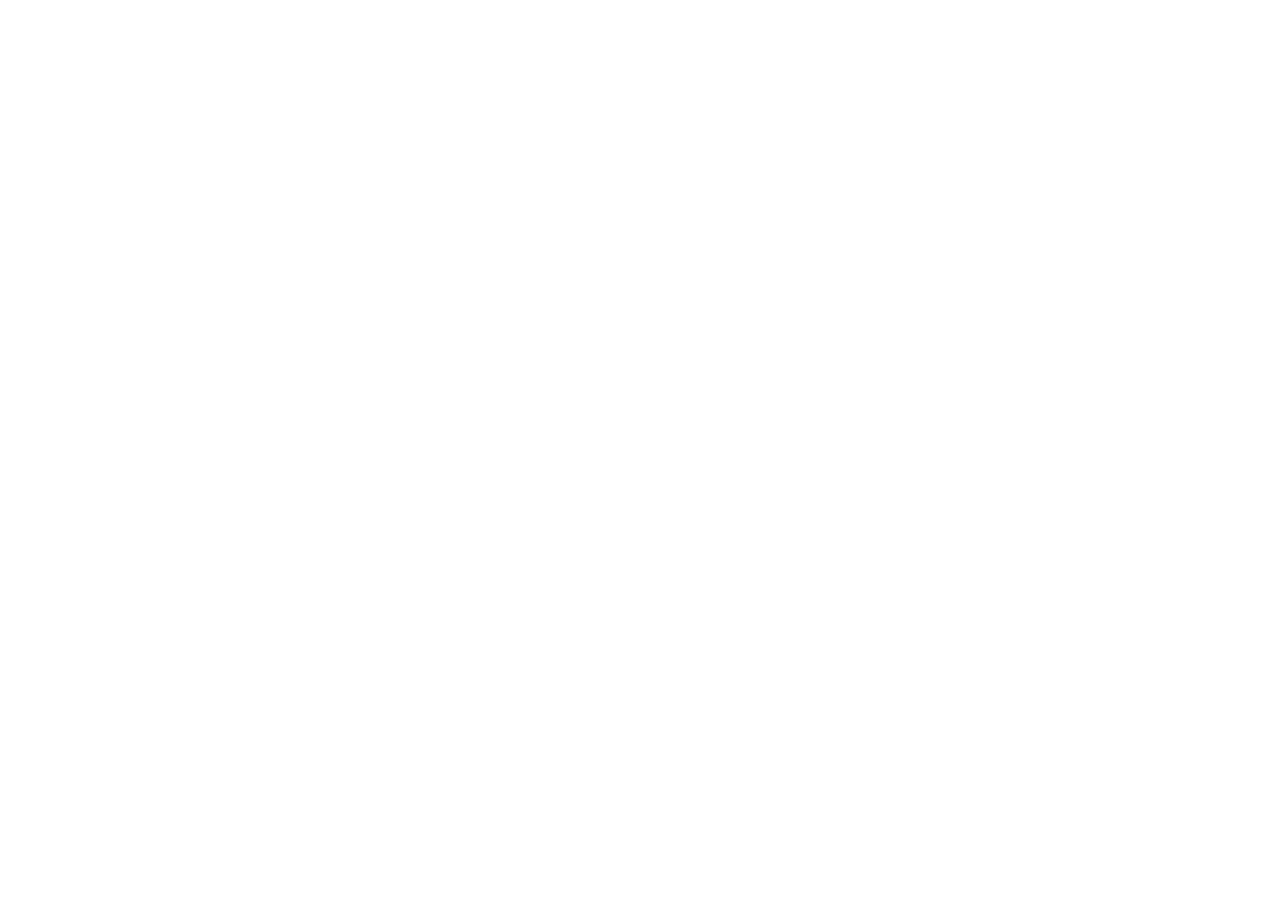
==== Sprint 4 - Landing Page/index.html @ a9225afc "Start homework with Landing page" ====
<!DOCTYPE html>
<html lang="en">
<head>
    <meta charset="UTF-8">
    <meta name="viewport" content="width=device-width, initial-scale=1.0">
    <title>Document</title>
</head>
<body>
    
</body>
</html>
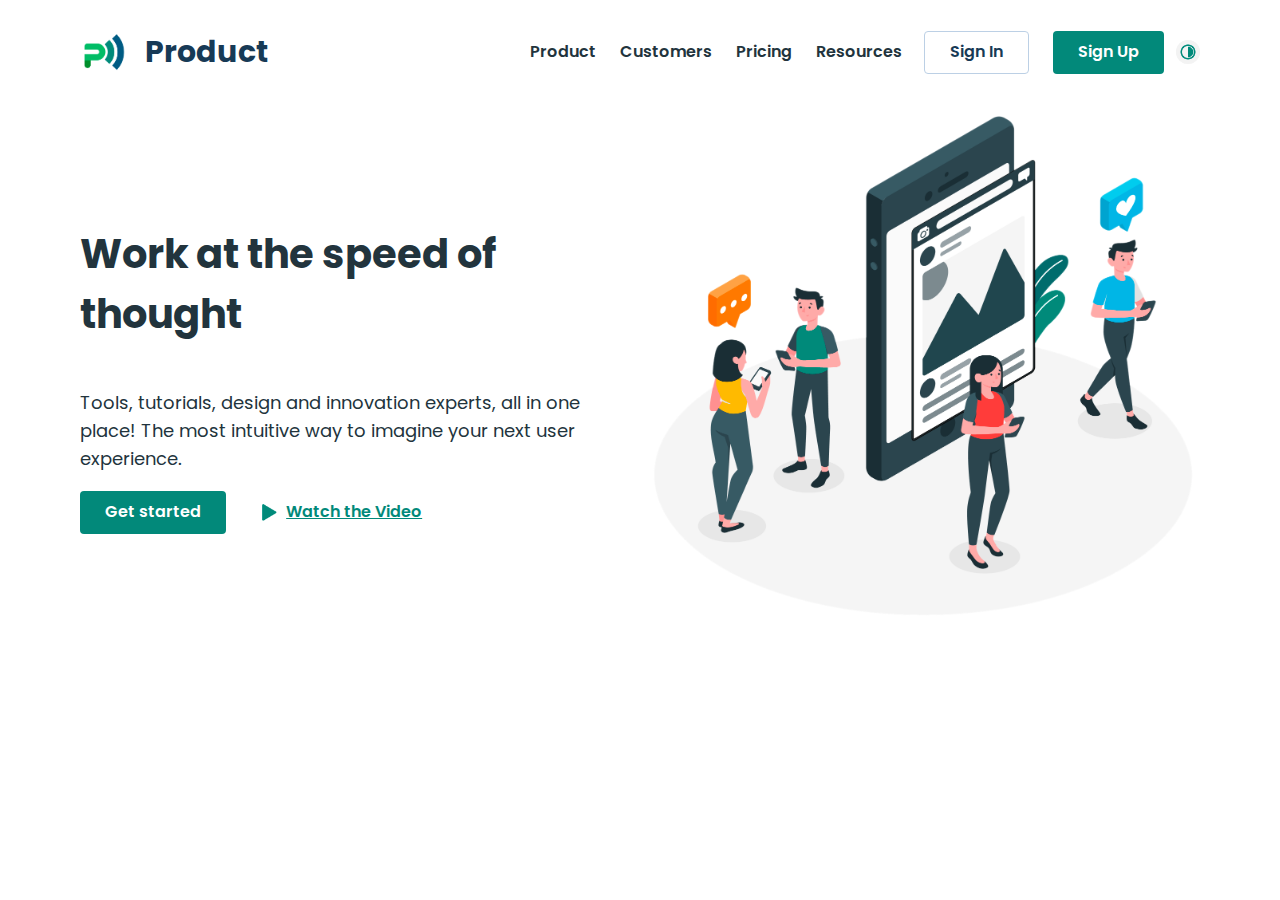
==== commit c665c71e: "updates landing page" ====
--- a/Sprint 4 - Landing Page/index.html
+++ b/Sprint 4 - Landing Page/index.html
@@ -3,9 +3,66 @@
 <head>
     <meta charset="UTF-8">
     <meta name="viewport" content="width=device-width, initial-scale=1.0">
-    <title>Document</title>
+    <link rel="preconnect" href="https://fonts.googleapis.com">
+    <link rel="preconnect" href="https://fonts.gstatic.com" crossorigin>
+    <link href="https://fonts.googleapis.com/css2?family=Poppins:ital,wght@0,100;0,200;0,300;0,400;0,500;0,600;0,700;0,800;0,900;1,100;1,200;1,300;1,400;1,500;1,600;1,700;1,800;1,900&display=swap" rel="stylesheet">
+    <link rel="stylesheet" href="style.css">
+    <title>My Product</title>
 </head>
 <body>
-    
+    <nav class="nav row">
+        <div class="content-container row nav-bar-wrapper">
+            <div class="app-logo-container row row-centered">
+                <img id="app-logo" src="images/logo P.png" alt="Logo" />
+                <h3 id="app-title">Product</h3>
+            </div>
+
+            <div class="row nav-bar-buttons-container">
+                <div class="row row-centered">
+                    <div class="nav-links-container row-centered">
+                        <a href="">Product</a>
+                        <a href="">Customers</a>
+                        <a href="">Pricing</a>
+                        <a href="">Resources</a>
+                    </div>
+                </div>
+
+                <div class="row row-centered">
+                    <button class="primary-button button-outlined buttons-nav">Sign In</button>
+                    <button class="primary-button buttons-nav">Sign Up</button>
+                    <button class="switch-theme-button">
+                        <img id="switch-theme-icon" src="images/switch-dark-mode.png" alt="">
+                    </button>
+                </div>
+            </div>
+        </div>
+    </nav>
+
+    <div class="row content-container">
+        <div class="content-left-col">
+            <h1 class="main-header">
+                Work at the speed of thought
+            </h1>
+            <p class="subtitle">Tools, tutorials, design and innovation experts, all in one place! The most intuitive way to imagine your next user experience.</p>
+            <div class="row row-centered">
+                <button class="primary-button">Get started</button>
+                <button class="button-link button-link-margin">
+                    <img id="play-icon" src="images/green-play.png" />
+                    <span>Watch the Video</span>      
+                </button>
+            </div>
+        </div>
+        <div class="content-right-col first-section-right-col"></div>
+    </div>
+    <div></div>
+    <div></div>
+    <div></div>
+    <div></div>
+    <div></div>
+    <div></div>
+    <div></div>
+    <div></div>
+    <div></div>
+    <div></div>
 </body>
 </html>--- a/Sprint 4 - Landing Page/style.css
+++ b/Sprint 4 - Landing Page/style.css
@@ -0,0 +1,160 @@
+.nav {
+    height: 80px;
+    justify-content: center;
+    align-items: center;
+}
+
+.row {
+    display: flex;
+    flex-direction: row;
+}
+
+.row-centered {
+    align-items: center;
+}
+
+.content-container {
+    max-width: 1120px;
+    justify-content: center;
+    margin: auto;
+}
+
+#app-logo {
+    height: 40px;
+    margin-right: 16px;
+}
+
+.app-logo-container {
+
+}
+
+#app-title {
+    font-family: Poppins, sans-serif;
+    font-style: normal;
+    font-weight: bold;
+    font-size: 30px;
+    line-height: 28px;
+    color: #173a56;
+}
+
+.nav-bar-wrapper {
+    width: 100%;
+    justify-content: space-between;
+}
+
+.nav-links-container > a {
+    text-decoration: none;
+    font-family: Poppins, sans-serif;
+    font-style: normal;
+    font-weight: 600;
+    font-size: 16px;
+    line-height: 28px;
+    color: #22343d;
+    margin: 0 10px;
+
+}
+
+.primary-button {
+    background: #02897A;
+    border-radius: 4px;
+    height: 43px;
+    font-family: Poppins;
+    font-style: normal;
+    font-weight: 600;
+    font-size: 16px;
+    line-height: 24px;
+    color: #ffffff;
+    border: none;
+    cursor: pointer;
+    padding: 0 25px;
+}
+
+.button-outlined {
+    background-color: #ffffff;
+    color: #173A56;
+    border: 1px solid #BCD0E5;
+}
+
+.button-link {
+    color:#02897A;
+    font-family: Poppins;
+    font-style: normal;
+    font-weight: 600;
+    font-size: 16px;
+    line-height: 24px;
+    text-decoration-line: underline;
+    background-color: transparent;
+    border: none;    
+    display: flex;
+    justify-content: center;
+    align-items: center;
+}
+
+.button-link-margin {
+    margin-left: 30px;
+}
+
+#play-icon {
+    height: 17px;
+    margin-right: 9px;
+}
+
+.buttons-nav {
+    margin: 0 12px;
+}
+
+.switch-theme-button {
+    height: 24px;
+    width: 24px;
+    border-radius: 50%;
+    background-color: #F3F3F3;
+    border: none;
+    cursor: pointer;
+    display: flex;
+    justify-content: center;
+    align-items: center;
+}
+
+#switch-theme-icon {
+    height: 24px;
+    width: 24px;
+}
+
+.nav-bar-buttons-container {
+    justify-content: flex-end;
+}
+
+.main-header {
+    font-family: Poppins;
+    font-style: normal;
+    font-weight: bold;
+    font-size: 40px;
+    line-height: 60px;
+    color: #22343D;
+}
+
+.content-left-col, .content-right-col {
+    width: 50%;
+    display: flex;
+    flex-direction: column;
+    justify-content: center;
+    align-items: flex-start;
+
+}
+
+.subtitle {
+    font-family: Poppins;
+    font-style: normal;
+    font-weight: normal;
+    font-size: 18px;
+    line-height: 28px;
+    color: #22343D;
+}
+
+.first-section-right-col {
+    background-image: url("./images/first-section-image.png");
+    height: 555px;
+    background-position: center;    
+    background-size: contain;
+    background-repeat: no-repeat;
+}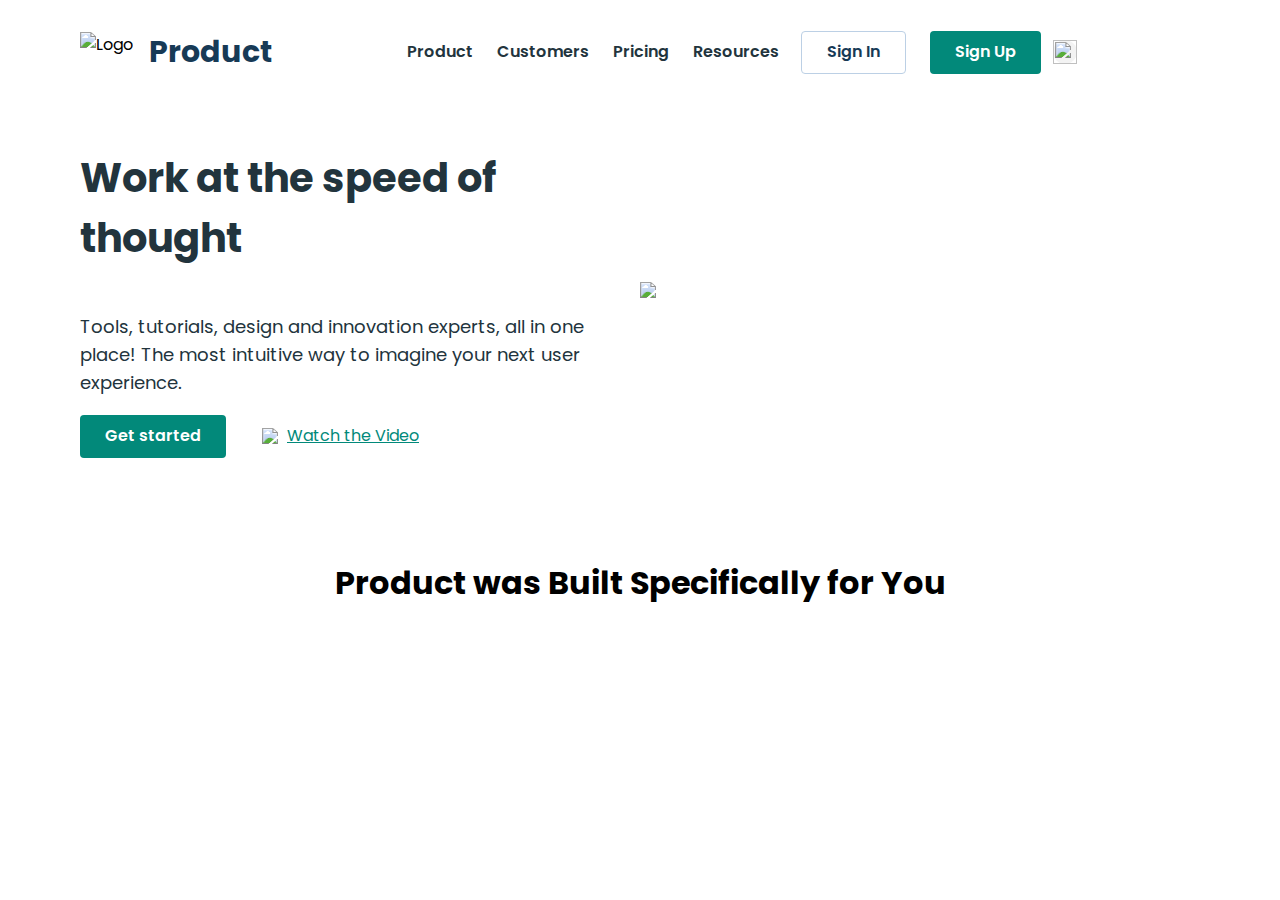
==== commit 8873156a: "update landing page" ====
--- a/Sprint 4 - Landing Page/index.html
+++ b/Sprint 4 - Landing Page/index.html
@@ -1,68 +1,90 @@
 <!DOCTYPE html>
 <html lang="en">
-<head>
-    <meta charset="UTF-8">
-    <meta name="viewport" content="width=device-width, initial-scale=1.0">
-    <link rel="preconnect" href="https://fonts.googleapis.com">
-    <link rel="preconnect" href="https://fonts.gstatic.com" crossorigin>
-    <link href="https://fonts.googleapis.com/css2?family=Poppins:ital,wght@0,100;0,200;0,300;0,400;0,500;0,600;0,700;0,800;0,900;1,100;1,200;1,300;1,400;1,500;1,600;1,700;1,800;1,900&display=swap" rel="stylesheet">
-    <link rel="stylesheet" href="style.css">
-    <title>My Product</title>
-</head>
-<body>
-    <nav class="nav row">
-        <div class="content-container row nav-bar-wrapper">
-            <div class="app-logo-container row row-centered">
-                <img id="app-logo" src="images/logo P.png" alt="Logo" />
-                <h3 id="app-title">Product</h3>
-            </div>
+    <head>
+        <meta charset="UTF-8" />
+        <meta name="viewport" content="width=device-width, initial-scale=1.0" />
+        <link rel="preconnect" href="https://fonts.googleapis.com" />
+        <link rel="preconnect" href="https://fonts.gstatic.com" crossorigin />
+        <link
+            href="https://fonts.googleapis.com/css2?family=Poppins:ital,wght@0,100;0,200;0,300;0,400;0,500;0,600;0,700;0,800;0,900;1,100;1,200;1,300;1,400;1,500;1,600;1,700;1,800;1,900&display=swap"
+            rel="stylesheet"
+        />
+        <link rel="stylesheet" href="style.css" />
+        <title>My Product</title>
+    </head>
+    <body>
+        <nav class="nav row">
+            <input type="checkbox" id="menu-colapse" />
 
-            <div class="row nav-bar-buttons-container">
-                <div class="row row-centered">
+            <div class="content-container row nav-bar-wrapper">
+                <div class="app-logo-container row row-centered">
+                    <img id="app-logo" src="images/logo P.png" alt="Logo" />
+                    <h3 id="app-title">Product</h3>
+                </div>
+
+                <div class="row row-centered nav-bar-buttons-container">
                     <div class="nav-links-container row-centered">
                         <a href="">Product</a>
                         <a href="">Customers</a>
                         <a href="">Pricing</a>
                         <a href="">Resources</a>
                     </div>
+
+                    <div class="row row-centered action-buttons-wrapper">
+                        <button class="primary-button button-outlined buttons-nav">Sign In</button>
+                        <button class="primary-button buttons-nav">Sign Up</button>
+                        <button class="switch-theme-button">
+                            <img
+                                id="switch-theme-icon"
+                                src="images/switch-dark-mode.png"
+                                alt=""
+                            />
+                        </button>
+                    </div>
                 </div>
 
                 <div class="row row-centered">
-                    <button class="primary-button button-outlined buttons-nav">Sign In</button>
-                    <button class="primary-button buttons-nav">Sign Up</button>
-                    <button class="switch-theme-button">
-                        <img id="switch-theme-icon" src="images/switch-dark-mode.png" alt="">
+                    <label for="menu-colapse">
+                        <img id="menu-icon" src="./images/menu.png" />
+                    </label>
+                </div>
+            </div>
+        </nav>
+
+        <div class="row content-container section-2-col">
+            <div class="content-left-col section-2-col-item">
+                <h1 class="main-header">Work at the speed of thought</h1>
+                <p class="subtitle">
+                    Tools, tutorials, design and innovation experts, all in one
+                    place! The most intuitive way to imagine your next user
+                    experience.
+                </p>
+                <div class="row row-centered">
+                    <button class="primary-button">Get started</button>
+                    <button class="button-link button-link-margin">
+                        <img id="play-icon" src="images/green-play.png" />
+                        <span>Watch the Video</span>
                     </button>
                 </div>
             </div>
-        </div>
-    </nav>
 
-    <div class="row content-container">
-        <div class="content-left-col">
-            <h1 class="main-header">
-                Work at the speed of thought
-            </h1>
-            <p class="subtitle">Tools, tutorials, design and innovation experts, all in one place! The most intuitive way to imagine your next user experience.</p>
-            <div class="row row-centered">
-                <button class="primary-button">Get started</button>
-                <button class="button-link button-link-margin">
-                    <img id="play-icon" src="images/green-play.png" />
-                    <span>Watch the Video</span>      
-                </button>
+            <div class="content-right-col section-2-col-item">
+                <img class="first-section-right-col" src="./images/first-section-image.png" />
             </div>
         </div>
-        <div class="content-right-col first-section-right-col"></div>
-    </div>
-    <div></div>
-    <div></div>
-    <div></div>
-    <div></div>
-    <div></div>
-    <div></div>
-    <div></div>
-    <div></div>
-    <div></div>
-    <div></div>
-</body>
-</html>+
+        <div class="content-container section-3-row">
+            <h2>Product was Built Specifically for You</h2>
+        </div>
+        
+        <div></div>
+        <div></div>
+        <div></div>
+        <div></div>
+        <div></div>
+        <div></div>
+        <div></div>
+        <div></div>
+        <div></div>
+    </body>
+</html>
--- a/Sprint 4 - Landing Page/style.css
+++ b/Sprint 4 - Landing Page/style.css
@@ -1,7 +1,27 @@
+* {
+    font-family: Poppins, sans-serif;
+    font-style: normal;
+    text-decoration: none;
+    font-weight: normal;
+}
+
 .nav {
-    height: 80px;
-    justify-content: center;
-    align-items: center;
+    justify-content: center;
+    align-items: center;
+}
+
+body > div {
+    margin: 75px auto;
+}
+
+body > div:nth-child(2) {
+    margin-bottom: 75px;
+    margin-top: 25px;
+}
+
+body > div:last-child {
+    margin-top: 75px;
+    margin-bottom: 0;
 }
 
 .row {
@@ -16,7 +36,8 @@
 .content-container {
     max-width: 1120px;
     justify-content: center;
-    margin: auto;
+    /* margin: auto; */
+    padding: 0 20px;
 }
 
 #app-logo {
@@ -24,15 +45,13 @@
     margin-right: 16px;
 }
 
-.app-logo-container {
-
-}
+/* .app-logo-container {
+
+} */
 
 #app-title {
-    font-family: Poppins, sans-serif;
-    font-style: normal;
     font-weight: bold;
-    font-size: 30px;
+    font-size: 1.88em;
     line-height: 28px;
     color: #173a56;
 }
@@ -43,11 +62,8 @@
 }
 
 .nav-links-container > a {
-    text-decoration: none;
-    font-family: Poppins, sans-serif;
-    font-style: normal;
     font-weight: 600;
-    font-size: 16px;
+    font-size: 1em;
     line-height: 28px;
     color: #22343d;
     margin: 0 10px;
@@ -58,15 +74,14 @@
     background: #02897A;
     border-radius: 4px;
     height: 43px;
-    font-family: Poppins;
-    font-style: normal;
     font-weight: 600;
-    font-size: 16px;
+    font-size: 1em;
     line-height: 24px;
     color: #ffffff;
     border: none;
     cursor: pointer;
     padding: 0 25px;
+    white-space: pre;
 }
 
 .button-outlined {
@@ -77,10 +92,8 @@
 
 .button-link {
     color:#02897A;
-    font-family: Poppins;
-    font-style: normal;
     font-weight: 600;
-    font-size: 16px;
+    font-size: 1em;
     line-height: 24px;
     text-decoration-line: underline;
     background-color: transparent;
@@ -88,6 +101,7 @@
     display: flex;
     justify-content: center;
     align-items: center;
+    white-space: pre;
 }
 
 .button-link-margin {
@@ -125,10 +139,8 @@
 }
 
 .main-header {
-    font-family: Poppins;
-    font-style: normal;
     font-weight: bold;
-    font-size: 40px;
+    font-size: 2.5em;
     line-height: 60px;
     color: #22343D;
 }
@@ -143,18 +155,106 @@
 }
 
 .subtitle {
-    font-family: Poppins;
-    font-style: normal;
-    font-weight: normal;
-    font-size: 18px;
+    font-size: 1.13em;
     line-height: 28px;
     color: #22343D;
 }
 
 .first-section-right-col {
-    background-image: url("./images/first-section-image.png");
-    height: 555px;
-    background-position: center;    
-    background-size: contain;
-    background-repeat: no-repeat;
+   width: 100%;
+   height: auto;
+   pointer-events: none;
+}
+
+#menu-icon {
+    width: 28px;
+    height: 31px;
+    display: none;
+    cursor: pointer;
+}
+
+#menu-colapse {
+    display: none;
+}
+
+.section-3-row {
+    display: flex;
+    flex-direction: column-reverse;
+    justify-content: flex-start;
+    align-items: center;
+}
+
+.section-3-row > h2 {
+    font-weight: 700;
+    font-size: 2em;
+    line-height: 48px;
+    text-align: center;
+
+}
+
+@media screen and (max-width: 900px) {
+    #menu-icon {
+        display: flex;
+    }
+    
+    .nav-bar-wrapper > .nav-bar-buttons-container {
+        position: absolute;
+        width: 100%;
+        top: 80px;
+        left: 0;
+        right: 0;
+        flex-direction: column;
+        background-color: #FFFFFF;
+        box-shadow: 3px 2px 3px rgba(0, 0, 0, 0.25);
+        border-radius: 10px;
+        overflow-y: hidden;
+        transition: all 0.3s ease-in-out;
+    }
+    
+    .nav-bar-buttons-container > .nav-links-container > a {
+        display: block;
+        width: 100%;
+        padding: 5px 0;
+    }
+
+    .nav-bar-buttons-container > .action-buttons-wrapper {
+        padding: 10px 0;
+        flex-direction: column;
+    }
+
+    .nav-bar-buttons-container > .action-buttons-wrapper > button {
+        margin: 5px 0;
+    }
+
+    .nav-bar-buttons-container > .nav-links-container > a:hover {
+        text-decoration: underline;
+    }
+
+   .nav > #menu-colapse:not(:checked) ~ .nav-bar-wrapper > .nav-bar-buttons-container {
+        height: 0;     
+    }
+
+    .nav > #menu-colapse:checked ~ .nav-bar-wrapper > .nav-bar-buttons-container {
+        max-height: 100vh;
+        height: auto;
+        padding: 20px 10px;    
+    }
+}
+
+@media screen and (max-width: 600px) {
+
+    .section-2-col {
+        flex-direction: column-reverse;
+        align-items: center;
+        justify-content: flex-start;
+    }
+
+    .section-2-col-item {
+        display: flex;
+        width: 100%;
+        align-items: center;
+        justify-content: flex-start;
+        text-align: center;
+    }
+
 }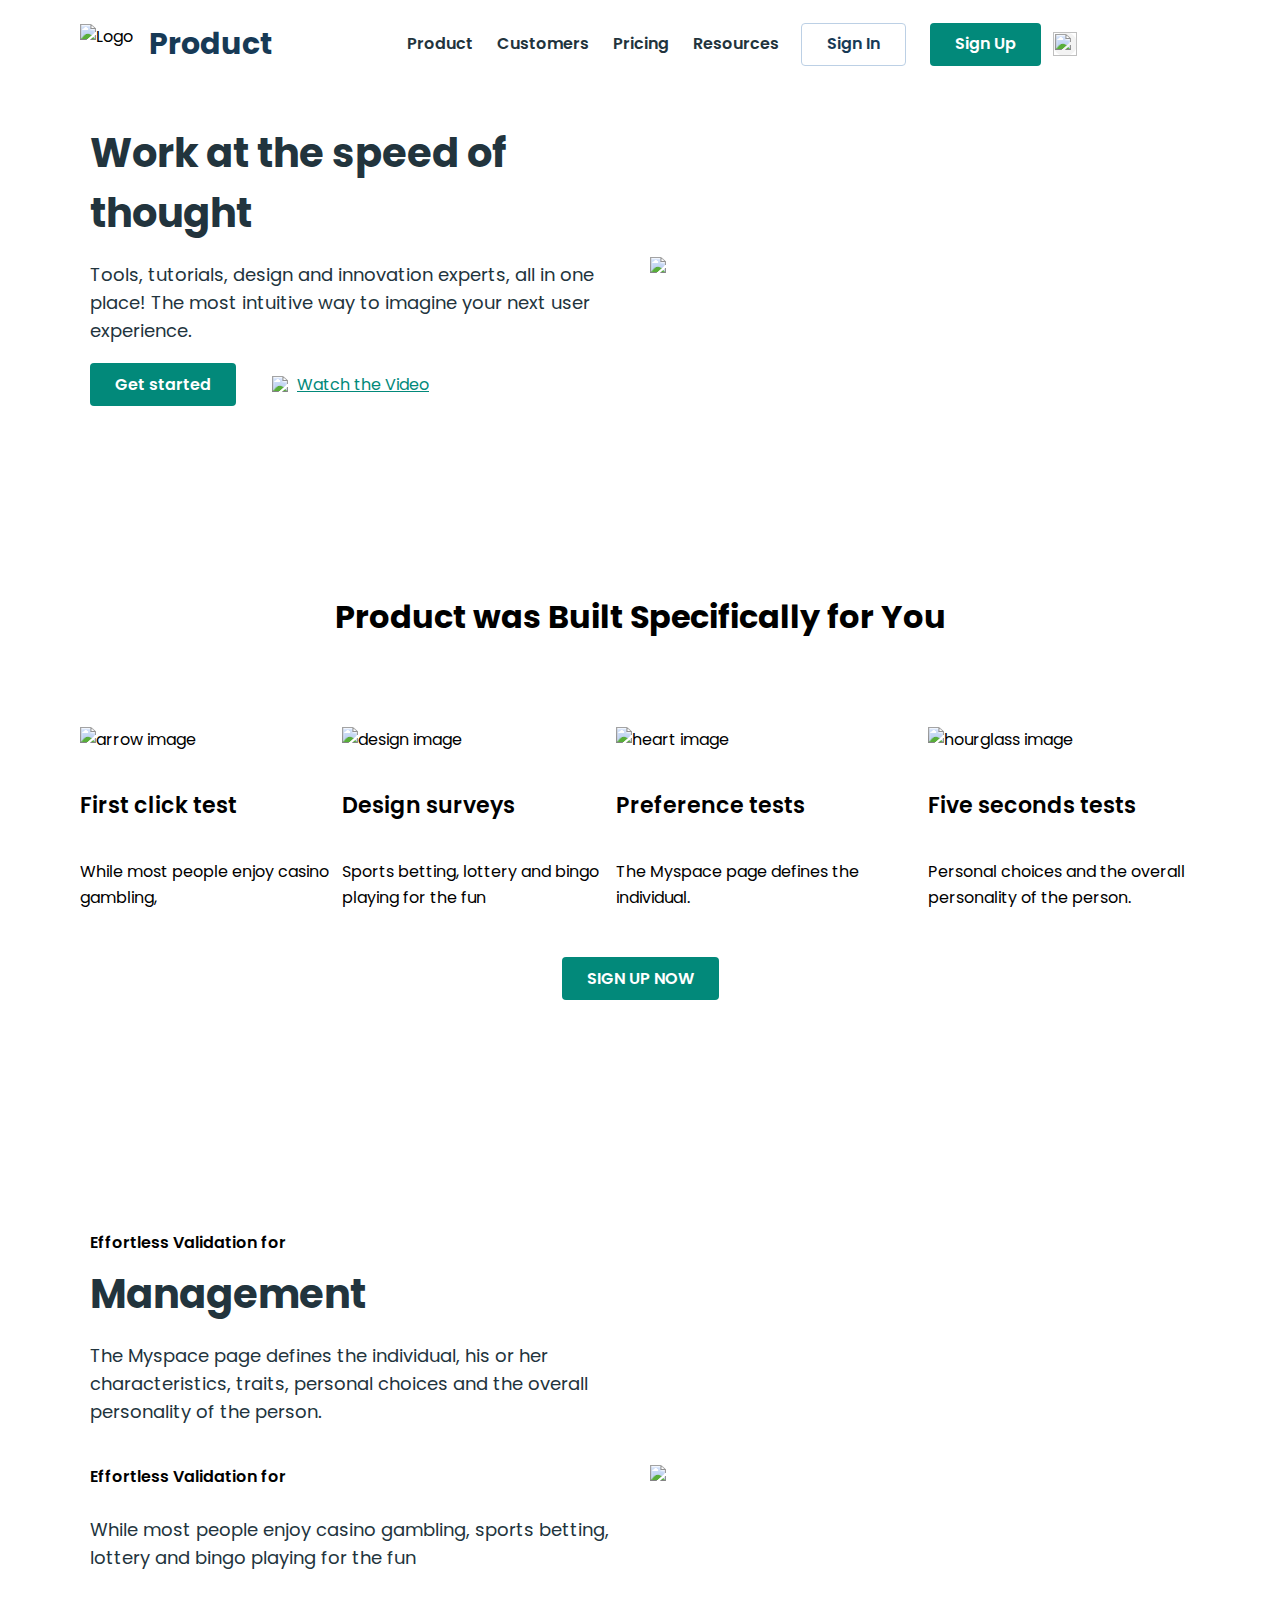
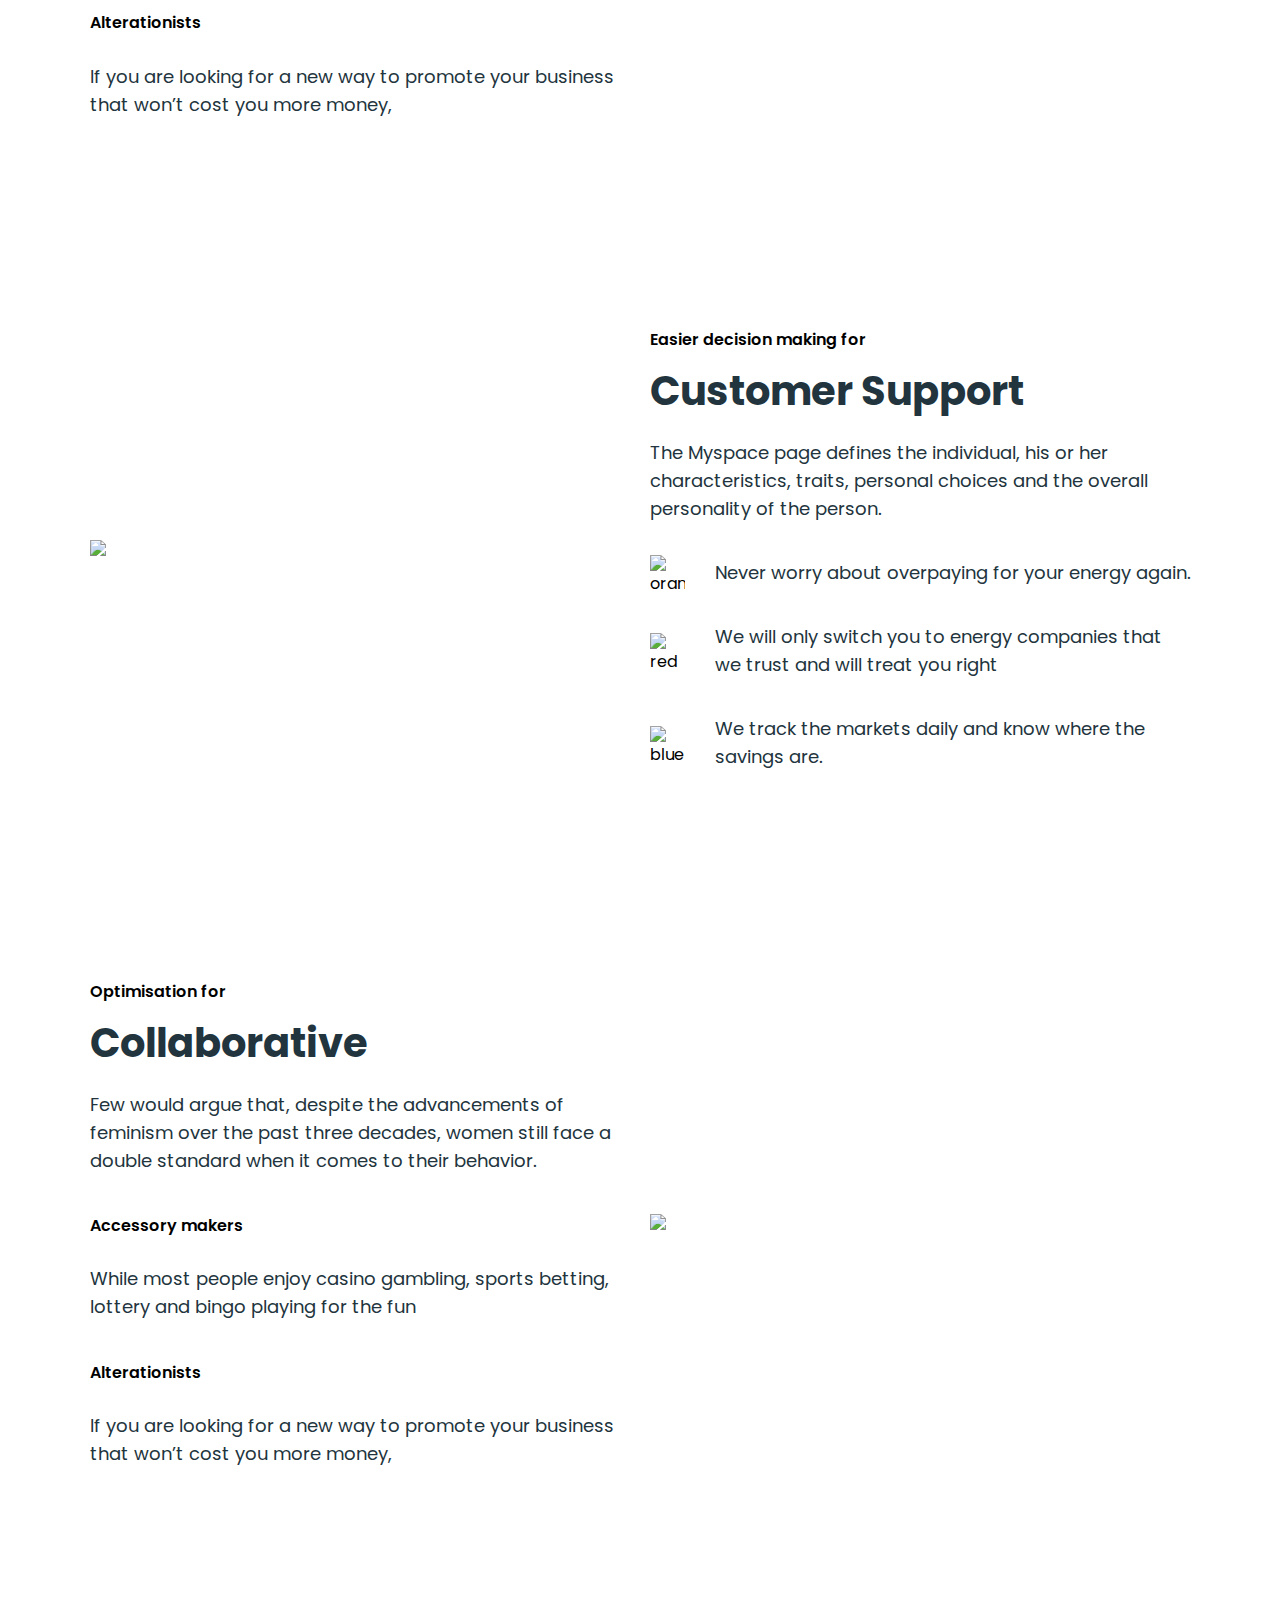
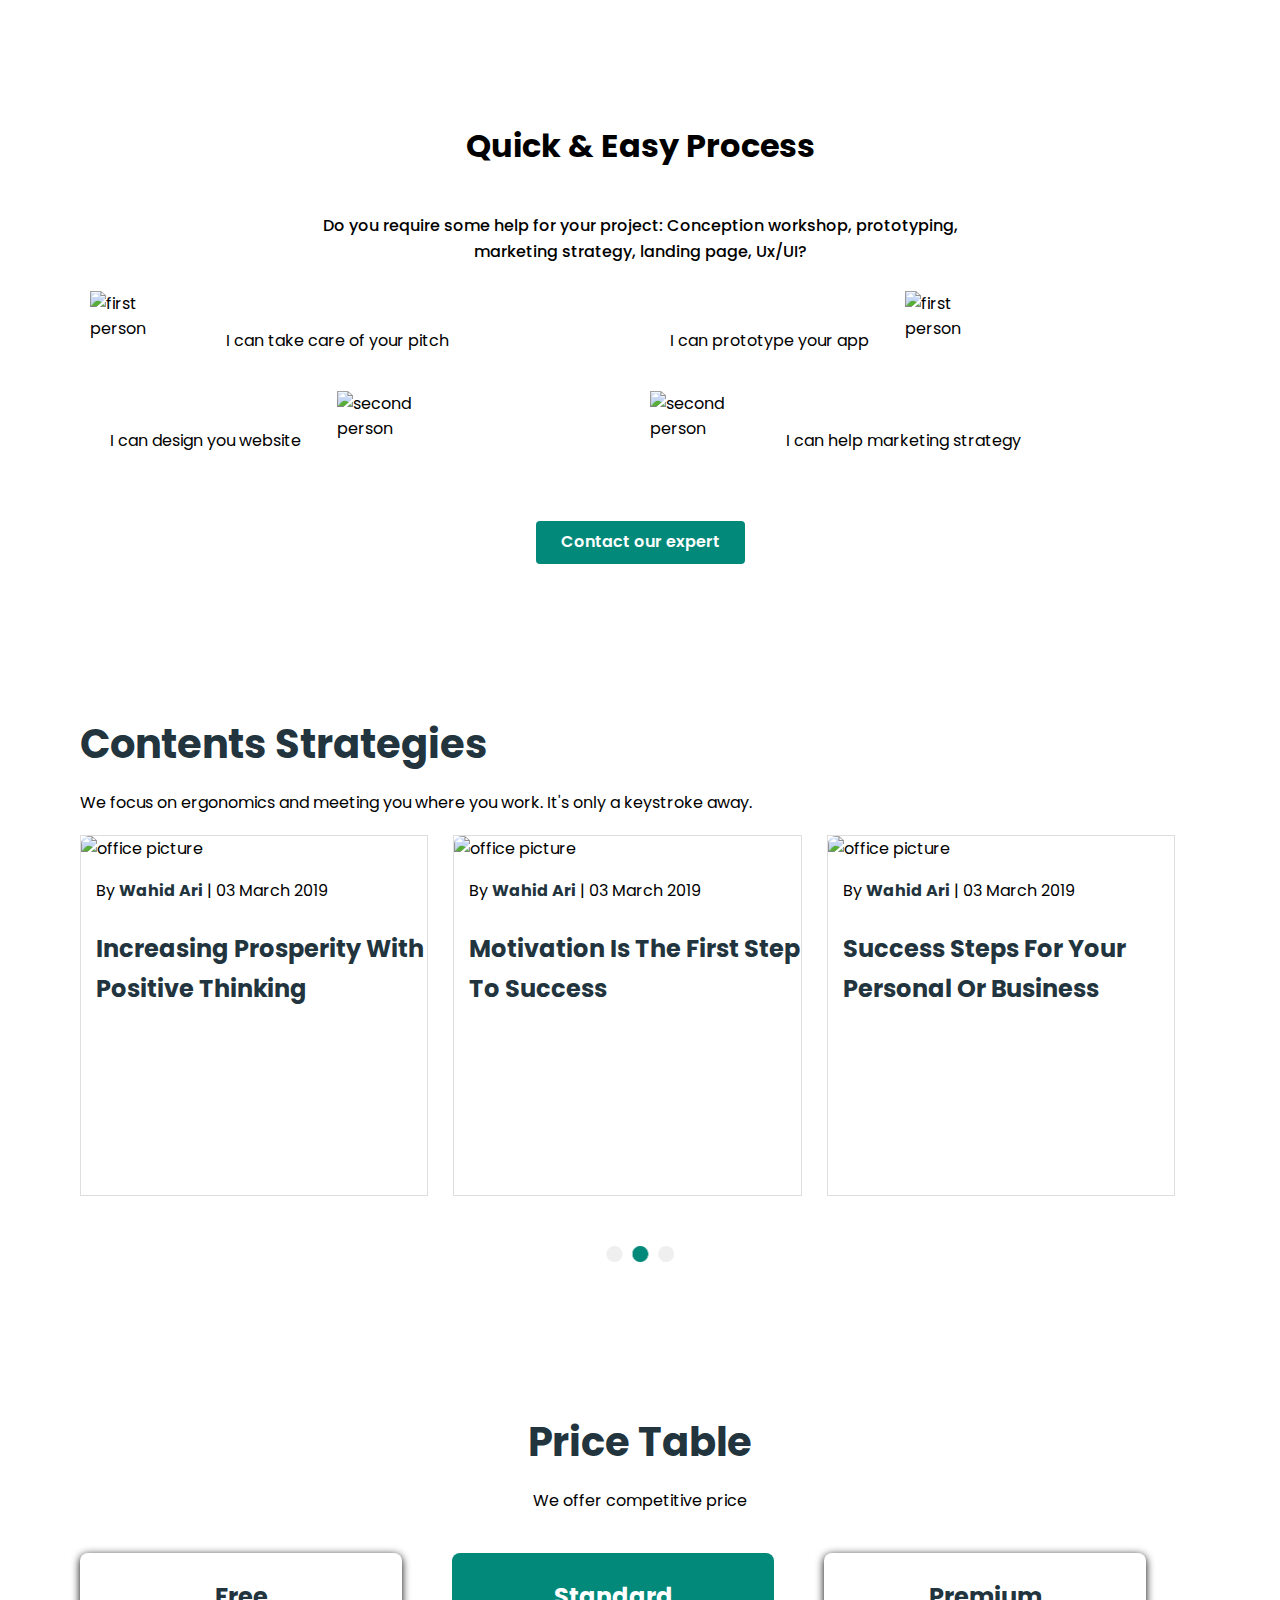
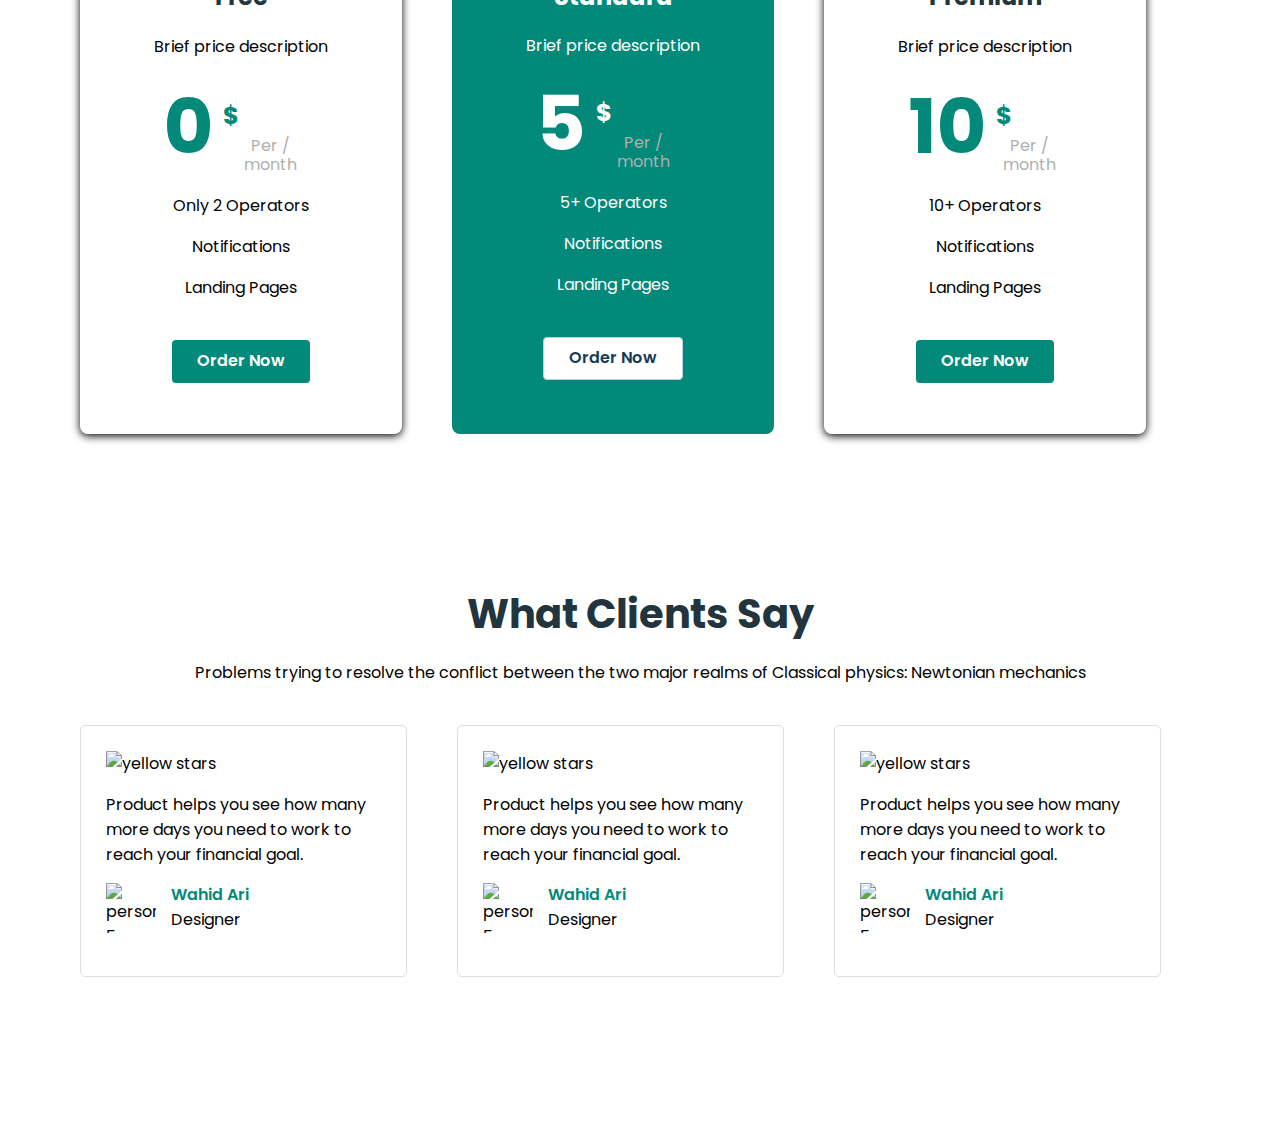
==== commit 71fb9fd6: "update landing page" ====
--- a/Sprint 4 - Landing Page/index.html
+++ b/Sprint 4 - Landing Page/index.html
@@ -13,6 +13,7 @@
         <title>My Product</title>
     </head>
     <body>
+        <!-- Section 1 -->
         <nav class="nav row">
             <input type="checkbox" id="menu-colapse" />
 
@@ -51,6 +52,7 @@
             </div>
         </nav>
 
+        <!-- Section 2 -->
         <div class="row content-container section-2-col">
             <div class="content-left-col section-2-col-item">
                 <h1 class="main-header">Work at the speed of thought</h1>
@@ -73,17 +75,288 @@
             </div>
         </div>
 
-        <div class="content-container section-3-row">
-            <h2>Product was Built Specifically for You</h2>
+        <!-- Section 3 -->
+        <div class="section-background">
+            <div class="content-container section-3-row">
+                <h2>Product was Built Specifically for You</h2>
+                <div class="section-row-4-cols">
+                    <div class="section-row-4-cols-item-1">
+                        <img class="section-3-icon" src="./images/second-section-1.png" alt="arrow image">
+                        <h5>First click test</h5>
+                        <p>While most people enjoy casino gambling,</p>
+                    </div>
+                    <div class="section-row-4-cols-item-2">
+                        <img class="section-3-icon" src="./images/second-section-2.png" alt="design image">
+                        <h5>Design surveys</h5>
+                        <p>Sports betting, lottery and bingo playing for the fun</p>
+                    </div>
+                    <div class="section-row-4-cols-item-3">
+                        <img class="section-3-icon" src="./images/second-section-3.png" alt="heart image">
+                        <h5>Preference tests</h5>
+                        <p>The Myspace page defines the individual.</p>
+                    </div>
+                    <div class="section-row-4-cols-item-4">
+                        <img class="section-3-icon" src="./images/second-section-4.png" alt="hourglass image">
+                        <h5>Five seconds tests</h5>
+                        <p>Personal choices and the overall personality of the person.</p>
+                    </div>
+                </div>
+                <button class="primary-button buttons-nav">SIGN UP NOW</button>
+            </div>
         </div>
         
-        <div></div>
-        <div></div>
-        <div></div>
-        <div></div>
-        <div></div>
-        <div></div>
-        <div></div>
+        <!-- Section 4 -->
+        <div class="row content-container section-2-col">
+            <div class="content-left-col section-2-col-item section-4-col-item">
+                <h5>Effortless Validation for</h5>
+                <h2 class="main-header">Management</h2>
+                <p class="subtitle">The Myspace page defines the individual, his or her characteristics, traits, personal choices and the overall personality of the person.</p>
+                
+                <h5>Effortless Validation for</h5>
+                <p class="subtitle">While most people enjoy casino gambling, sports betting, lottery and bingo playing for the fun</p>
+                
+                <h5>Alterationists</h5>
+                <p class="subtitle">If you are looking for a new way to promote your business that won’t cost you more money,</p>
+            </div>
+
+            <div class="content-right-col section-2-col-item">
+                <img class="first-section-right-col" src="./images/folders-image.png" />
+            </div>
+        </div>
+
+        <!-- Section 5 -->
+        <div class="row content-container section-2-col section-5-col-item">
+            <div class="content-right-col section-2-col-item">
+                <img class="first-section-right-col" src="./images/laptop-image.png" />
+            </div>
+            
+            <div class="content-left-col section-2-col-item section-4-col-item">
+                <h5>Easier decision making for</h5>
+                <h2 class="main-header">Customer Support</h2>
+                <p class="subtitle">The Myspace page defines the individual, his or her characteristics, traits, personal choices and the overall personality of the person.</p>
+                <div class="row row-centered">
+                    <img class="icon-check" src="./images/orange-checkbox.png" alt="orange checkbox">
+                    <p class="subtitle">Never worry about overpaying for your energy again.</p>
+                </div>
+
+                <div class="row row-centered">
+                    <img class="icon-check" src="./images/red-checkbox.png" alt="red checkbox">
+                    <p class="subtitle">We will only switch you to energy companies that we trust and will treat you right</p>
+                </div>
+                <div class="row row-centered">
+                    <img class="icon-check" src="./images/blue-checkbox.png" alt="blue checkbox">
+                    <p class="subtitle">We track the markets daily and know where the savings are.</p>
+                </div>
+            </div>
+        </div>
+
+        <!-- Section 6 -->
+        <div class="row content-container section-2-col">
+            <div class="content-left-col section-2-col-item section-4-col-item">
+                <h5>Optimisation for</h5>
+                <h2 class="main-header">Collaborative</h2>
+                <p class="subtitle">Few would argue that, despite the advancements of feminism over the past three decades, women still face a double standard when it comes to their behavior.</p>
+                
+                <h5>Accessory makers</h5>
+                <p class="subtitle">While most people enjoy casino gambling, sports betting, lottery and bingo playing for the fun</p>
+                
+                <h5>Alterationists</h5>
+                <p class="subtitle">If you are looking for a new way to promote your business that won’t cost you more money,</p>
+            </div>
+
+            <div class="content-right-col section-2-col-item">
+                <img class="first-section-right-col" src="./images/tablets.png" />
+            </div>
+        </div>
+
+        <!-- Section 7 -->
+        <div class="section-background-reverse">
+            <div class="content-container section-3-row">
+                <h2>Quick & Easy Process</h2>
+                <p>Do you require some help for your project: Conception workshop,
+                    prototyping, marketing strategy, landing page, Ux/UI?</p>
+                <div class="row chat-box-container">
+                    <div class="content-left-col section-2-col-item">                  
+                            <div class="row row-centered chat-box-wrappeer-left">
+                                <img class="avatar-icon" src="./images/person1.png" alt="first person">
+                                <div class="chat-box chat-box-left">
+                                    <p>I can take care of your pitch</p>
+                                </div>
+                            </div>
+
+                            <div class="row row-centered chat-box-wrappeer-right">
+                                <img class="avatar-icon" src="./images/person2.png" alt="second person">
+                                <div class="chat-box chat-box-right">
+                                    <p>I can design you website</p>
+                                </div>
+                            </div>                  
+                    </div>
+
+                    <div class="content-left-col section-2-col-item">                  
+                        <div class="row row-centered chat-box-wrappeer-right">
+                            <img class="avatar-icon" src="./images/person4.png" alt="first person">
+                            <div class="chat-box chat-box-right">
+                                <p>I can prototype your app</p>
+                            </div>
+                        </div>
+
+                        <div class="row row-centered">
+                            <img class="avatar-icon" src="./images/person3.png" alt="second person">
+                            <div class="chat-box chat-box-left">
+                                <p>I can help marketing strategy</p>
+                            </div>
+                        </div>       
+                    </div>
+                </div>
+                <button class="primary-button buttons-nav margin-top-20">Contact our expert</button>
+            </div>
+        </div>
+
+        <!-- Section 8 -->
+        <div class="content-container">
+            <h2 class="main-header">Contents Strategies</h2>
+            <p>We focus on ergonomics and meeting you where you work. It's only a keystroke away.</p>
+            <div class="row chat-box-container margin-top-20">
+                <div class="section-8-boxes">
+                    <img class="section-8-image" src="./images/office.png" alt="office picture">
+                    <div class="box-section-8">
+                        <p>By <span class="box-span">Wahid Ari</span> |  03 March 2019</p>
+                        <h3>Increasing Prosperity With Positive Thinking</h3>
+                    </div>
+                </div>
+                
+                <div class="section-8-boxes">
+                    <img class="section-8-image" src="./images/office2.png" alt="office picture">
+                    <div class="box-section-8">
+                        <p>By <span class="box-span">Wahid Ari</span> |  03 March 2019</p>
+                        <h3>Motivation Is The First Step To Success</h3>
+                    </div>
+                </div>
+
+                <div class="section-8-boxes">
+                    <img class="section-8-image" src="./images/office3.png" alt="office picture">
+                    <div class="box-section-8">
+                        <p>By <span class="box-span">Wahid Ari</span> |  03 March 2019</p>
+                        <h3>Success Steps For Your Personal Or Business</h3>
+                    </div>
+                </div>
+            </div>
+            <img id="tree-dots" src="./images/carosolt.png" alt="tree dots">
+        </div>
+
+
+
+        <!-- Section 9 -->
+        <div class="content-container section-9-text">
+            <h2 class="main-header">Price Table</h2>
+            <p class="margin-bottom-40">We offer competitive price</p>
+            <div class="row chat-box-container">
+                <div class="box-section-8 price-card">
+                    <h3>Free</h3>
+                    <p>Brief price description</p>
+                    <div class="price-per-month">
+                        <p>0</p>
+                        <div>
+                            <p class="money-simbol-green">$</p>
+                            <p class="per-month">Per / month</p>
+                        </div>   
+                    </div>
+                    <div class="price-info">
+                        <p>Only 2 Operators</p>
+                        <p>Notifications</p>
+                        <p>Landing Pages</p>
+                    </div>
+                    <button class="primary-button">Order Now</button>
+                </div>
+                
+                <div class=" price-card price-card-green money-simbol-white">
+                    <h3 class="h3-price-card">Standard</h3>
+                    <p>Brief price description</p>
+                    <div class="price-per-month">
+                        <p class="money-simbol-white">5</p>
+                        <div>
+                            <p class="money-simbol-green money-simbol-white">$</p>
+                            <p class="per-month">Per / month</p>
+                        </div>   
+                    </div>
+                    <div class="price-info">
+                        <p>5+ Operators</p>
+                        <p>Notifications</p>
+                        <p>Landing Pages</p>
+                    </div>
+                    <button class="primary-button button-outlined">Order Now</button>
+                </div>
+
+                <div class="box-section-8 price-card margin-right-0">
+                    <h3>Premium</h3>
+                    <p>Brief price description</p>
+                    <div class="price-per-month">
+                        <p>10</p>
+                        <div>
+                            <p class="money-simbol-green">$</p>
+                            <p class="per-month">Per / month</p>
+                        </div>   
+                    </div>
+                    <div class="price-info">
+                        <p>10+ Operators</p>
+                        <p>Notifications</p>
+                        <p>Landing Pages</p>
+                    </div>
+                    <button class="primary-button">Order Now</button>
+                </div>
+            </div>
+        </div>
+
+        <!-- Section 10 -->
+        <div class="content-container section-9-text">
+            <h2 class="main-header">What Clients Say</h2>
+            <p class="margin-bottom-40">Problems trying to resolve the conflict between 
+                the two major realms of Classical physics: Newtonian mechanics </p>
+            <div class="row chat-box-container">
+                <div class="box-section-10 margin-right-25">
+                    <img src="./images/yellow-stars.png" alt="yellow stars">
+                    <p>Product helps you see how many 
+                        more days you need to work to 
+                        reach your financial goal.</p>
+                    <div class="client-info">
+                        <img class="card-small-img" src="./images/person5.png" alt="person 5">
+                        <div>
+                            <p class="name-title margin-top-0 margin-bottom-0">Wahid Ari</p>
+                            <p class="margin-top-0">Designer</p>
+                        </div>   
+                    </div>
+                </div>
+                
+                <div class="box-section-10 margin-left-25 margin-right-25">
+                    <img src="./images/yellow-stars.png" alt="yellow stars">
+                    <p>Product helps you see how many 
+                        more days you need to work to 
+                        reach your financial goal.</p>
+                    <div class="client-info">
+                        <img class="card-small-img" src="./images/person6.png" alt="person 5">
+                        <div>
+                            <p class="name-title margin-top-0 margin-bottom-0">Wahid Ari</p>
+                            <p class="margin-top-0">Designer</p>
+                        </div>   
+                    </div>
+                </div>
+
+                <div class="box-section-10 margin-left-25">
+                    <img src="./images/yellow-stars.png" alt="yellow stars">
+                    <p>Product helps you see how many 
+                        more days you need to work to 
+                        reach your financial goal.</p>
+                    <div class="client-info">
+                        <img class="card-small-img" src="./images/person3.png" alt="person 5">
+                        <div>
+                            <p class="name-title margin-top-0 margin-bottom-0">Wahid Ari</p>
+                            <p class="margin-top-0">Designer</p>
+                        </div>   
+                    </div>
+                </div>
+            </div>
+        </div>
+
         <div></div>
         <div></div>
     </body>
--- a/Sprint 4 - Landing Page/style.css
+++ b/Sprint 4 - Landing Page/style.css
@@ -10,12 +10,15 @@
     align-items: center;
 }
 
+body {
+    margin: 0;
+}
+
 body > div {
-    margin: 75px auto;
+    margin: 150px auto;
 }
 
 body > div:nth-child(2) {
-    margin-bottom: 75px;
     margin-top: 25px;
 }
 
@@ -44,10 +47,6 @@
     height: 40px;
     margin-right: 16px;
 }
-
-/* .app-logo-container {
-
-} */
 
 #app-title {
     font-weight: bold;
@@ -143,6 +142,7 @@
     font-size: 2.5em;
     line-height: 60px;
     color: #22343D;
+    margin: 0;
 }
 
 .content-left-col, .content-right-col {
@@ -179,9 +179,29 @@
 
 .section-3-row {
     display: flex;
-    flex-direction: column-reverse;
+    flex-direction: column;
     justify-content: flex-start;
     align-items: center;
+    margin: auto;
+   
+}
+
+.section-background {
+    background-image: url("./images/moon-shadow.png");
+    background-size: cover;
+    background-repeat: no-repeat;
+    background-position: bottom;
+    overflow: visible;
+    padding-bottom: 50px;
+}
+
+.section-background-reverse {
+    background-image: url("./images/shadow-moon.png");
+    padding-top: 50px;
+    background-position: top;
+    background-size: cover;
+    background-repeat: no-repeat;
+    overflow: visible;
 }
 
 .section-3-row > h2 {
@@ -189,7 +209,313 @@
     font-size: 2em;
     line-height: 48px;
     text-align: center;
-
+}
+
+.section-3-row > p {
+    font-size: 1em;
+    font-weight: 500;
+    line-height: 26px;
+    text-align: center;
+    width: 60%;
+}
+
+.section-row-4-cols {
+    display: grid;
+    grid-template-areas: 'grid-col-1 grid-col-2 grid-col-3 grid-col-4';
+    gap: 10px;
+}
+
+.section-row-4-cols-item-1 {
+    grid-area: grid-col-1;
+}
+
+.section-row-4-cols-item-2 {
+    grid-area: grid-col-2;
+}
+
+.section-row-4-cols-item-3 {
+    grid-area: grid-col-3;
+}
+
+.section-row-4-cols-item-4 {
+    grid-area: grid-col-4;
+}
+
+.section-row-4-cols h5 {
+    font-size: 1.38em;
+    font-weight: 600;
+    line-height: 33px;
+}
+
+.section-row-4-cols p {
+    font-size: 1em;
+    line-height: 26px;
+}
+
+.section-3-icon {
+    height: 50px;
+    width: 50px;
+}
+
+.section-row-4-cols > div {
+    margin-top: 60px;
+    margin-bottom: 30px;
+}
+
+.section-2-col-item > h5 {
+    font-weight: 600;
+    font-size: 1em;
+    line-height: 26px;
+    text-align: center;
+    margin: 20px 0 8px 0;
+}
+
+.section-2-col-item {
+    padding: 10px;
+}
+.section-2-col-item > h2 {
+    margin: 0;
+}
+
+.icon-check {
+    width: 35px;
+    height: 35px;
+    margin-right: 30px;
+}
+
+.avatar-icon {
+    height: 100px;
+    width: 100px;
+}
+
+.chat-box {
+    background-size: contain;
+    background-position-y: center;
+    background-repeat: no-repeat;
+    width: auto;
+    text-align: center;
+    padding: 10px;
+    overflow: visible;
+}
+
+.chat-box-left {
+    background-image: url("./images/chat-box-left.png");
+    margin-left: 16px;
+}
+
+.chat-box-right {
+    background-image: url("./images/chat-box-right.png");
+    margin-right: 16px;
+}
+
+.chat-box-wrappeer-right {
+    flex-direction: row-reverse;
+}
+
+.chat-box-container {
+    width: 100%;
+}
+
+.chat-box > p {
+    padding: 10px;
+}
+
+.margin-top-20 {
+    margin-top: 20px;
+}
+
+.section-8-image{
+    width: 348px;
+    height: 185px;
+    border-radius: 8px;
+    width: 100%;
+}
+
+.section-8-boxes {
+    width: 348px;
+    height: 359px;
+    border: 1px solid #DEDEDE;
+    margin-right: 25px;
+}
+
+.box-section-8 > p {
+    font-weight: 400;
+    font-size: 1em;
+    line-height: 28px;
+    margin-left: 15px;
+}
+.box-section-8 > h3 {
+    font-weight: 700;
+    font-size: 1.5em;
+    line-height: 40px;
+    color: #22343D;
+    margin-left: 15px;
+}
+
+.box-span {
+    font-weight: 700;
+    font-size: 1em;
+    line-height: 28px;
+    color: #22343D;
+}
+
+#tree-dots {
+    width: 68px;
+    height: 16px;
+    padding-top: 50px;
+    display: block;
+    margin-left: auto;
+    margin-right: auto;
+}
+
+.section-9-text {
+    text-align: center;
+}
+.price-card {
+    width: 322px;
+    height: 456px;
+    border-radius: 8px;
+    display: flex;
+    flex-direction: column;
+    align-items: center;
+    padding-bottom: 25px;
+    box-shadow: 0 2px 8px 0;
+    margin-right: 50px;
+}
+
+.price-card-green {
+    background-color: #02897A;
+}
+
+.price-card > h3 {
+    margin-left: 0;
+    margin-bottom: 0;
+}
+
+.price-card > p {
+    margin-left: 0;
+}
+
+.price-per-month {
+    display: flex;
+    flex-direction: row;
+    width: 154px;
+    height: 100px;
+}
+
+.price-per-month > p {
+    font-size: 4.75em;
+    font-weight: 700;
+    line-height: 100px;
+    margin: 0;
+    padding-right: 10px;
+    color: #02897A;
+}
+
+.money-simbol-green {
+    font-size: 1.5em;
+    font-weight: 700;
+    line-height: 30px;
+    color: #02897A;
+    margin-bottom: 0;
+    text-align: start;
+}
+
+
+.per-month {
+    font-size: 1em;
+    font-weight: 400;
+    line-height: 19px;
+    color: #AFAFAF;
+    margin-top: 5px;
+}
+
+.price-info {
+    display: flex;
+    flex-direction: column;
+    text-align: center;
+    padding-bottom: 40px;
+    
+}
+
+.price-info > p {
+    margin-bottom: 0;
+}
+
+.margin-bottom-40 {
+    margin-bottom: 40px;
+}
+
+.margin-right-0 {
+    margin-right: 0;
+}
+
+.money-simbol-white {
+    color: #FFFFFF;
+}
+
+.h3-price-card {
+    font-weight: 700;
+    font-size: 1.5em;
+    line-height: 40px;
+    color: white;
+}
+.price-per-month > .money-simbol-white {
+    color: #FFFFFF;
+}
+
+.box-section-10 {
+    width: 275px;
+    height: 200px;
+    border-radius: 5px;
+    border: 1px solid #dedede;
+    text-align: left;
+    padding: 25px;
+    
+}
+
+.box-section-10 > img {
+    width: 106.4px;
+    height: 18.35px;
+
+}
+
+.margin-left-25 {
+    margin-left: 25px;
+}
+ 
+.margin-right-25 {
+    margin-right: 25px;
+}
+
+.margin-top-0 {
+    margin-top: 0;
+}
+
+.margin-bottom-0 {
+    margin-bottom: 0;
+}
+
+.client-info {
+    width: 145px;
+    height: 50px;
+    display: flex;
+    flex-direction: row;
+}
+
+.card-small-img {
+    width: 50px;
+    height: 50px;
+    margin-right: 15px;
+
+}
+
+.name-title {
+    font-weight: 600;
+    font-size: 1em;
+    line-height: 24px;
+    color: #02897A;
+   
 }
 
 @media screen and (max-width: 900px) {
@@ -239,6 +565,53 @@
         height: auto;
         padding: 20px 10px;    
     }
+
+    .section-row-4-cols {
+        display: grid;
+        grid-template-areas: 
+        'grid-col-1 grid-col-2' 
+        'grid-col-3 grid-col-4';
+        gap: 30px;
+        margin: 0;
+    }
+
+    .section-row-4-cols > div {
+       margin: 0;
+    }
+
+    .section-3-row > button {
+        margin-top: 30px;
+    }
+    
+    .chat-box-container {
+        display: flex;
+        flex-direction: column;
+        align-items: center;
+        width: 100%;
+    }
+
+    .chat-box-container > .content-left-col {
+        width: 100%;
+        justify-content: center;
+        align-items: center;
+    }
+
+    .section-8-boxes {
+        margin-bottom: 25px;
+    }
+
+    #tree-dots {
+        display: none;
+    }
+
+   .price-card {
+    margin-right: 0;
+    margin-bottom: 25px;
+   }
+
+   .box-section-10 {
+    margin: 0 0 25px 0;
+   }
 }
 
 @media screen and (max-width: 600px) {
@@ -257,4 +630,25 @@
         text-align: center;
     }
 
+    .section-row-4-cols {
+        display: grid;
+        grid-template-areas: 
+        'grid-col-1'
+        'grid-col-2'
+        'grid-col-3'
+        'grid-col-4';
+        gap: 10px;
+        margin: 0;
+        text-align: center;
+    }
+
+    .section-4-col-item {
+        text-align: left;
+        align-items: flex-start;
+    }
+    
+    .section-5-col-item {
+        flex-direction: column;
+    }
+
 }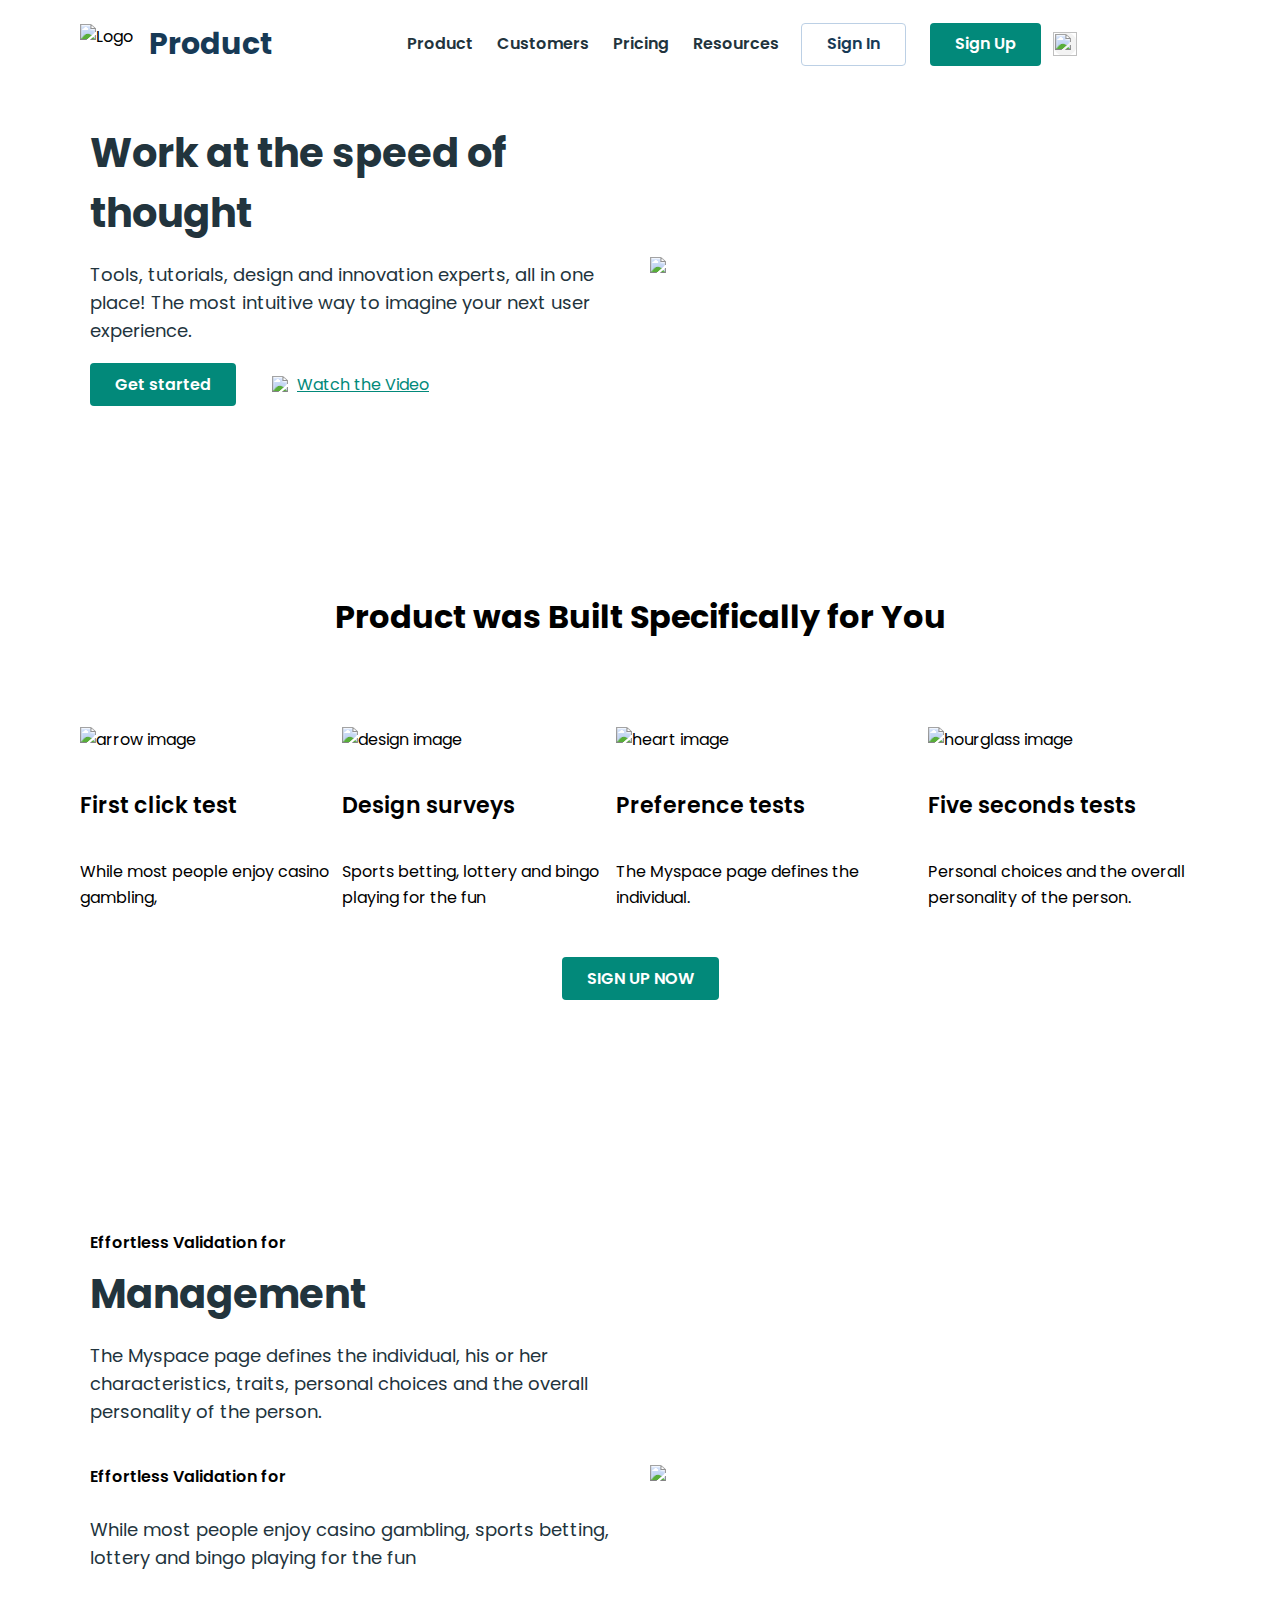
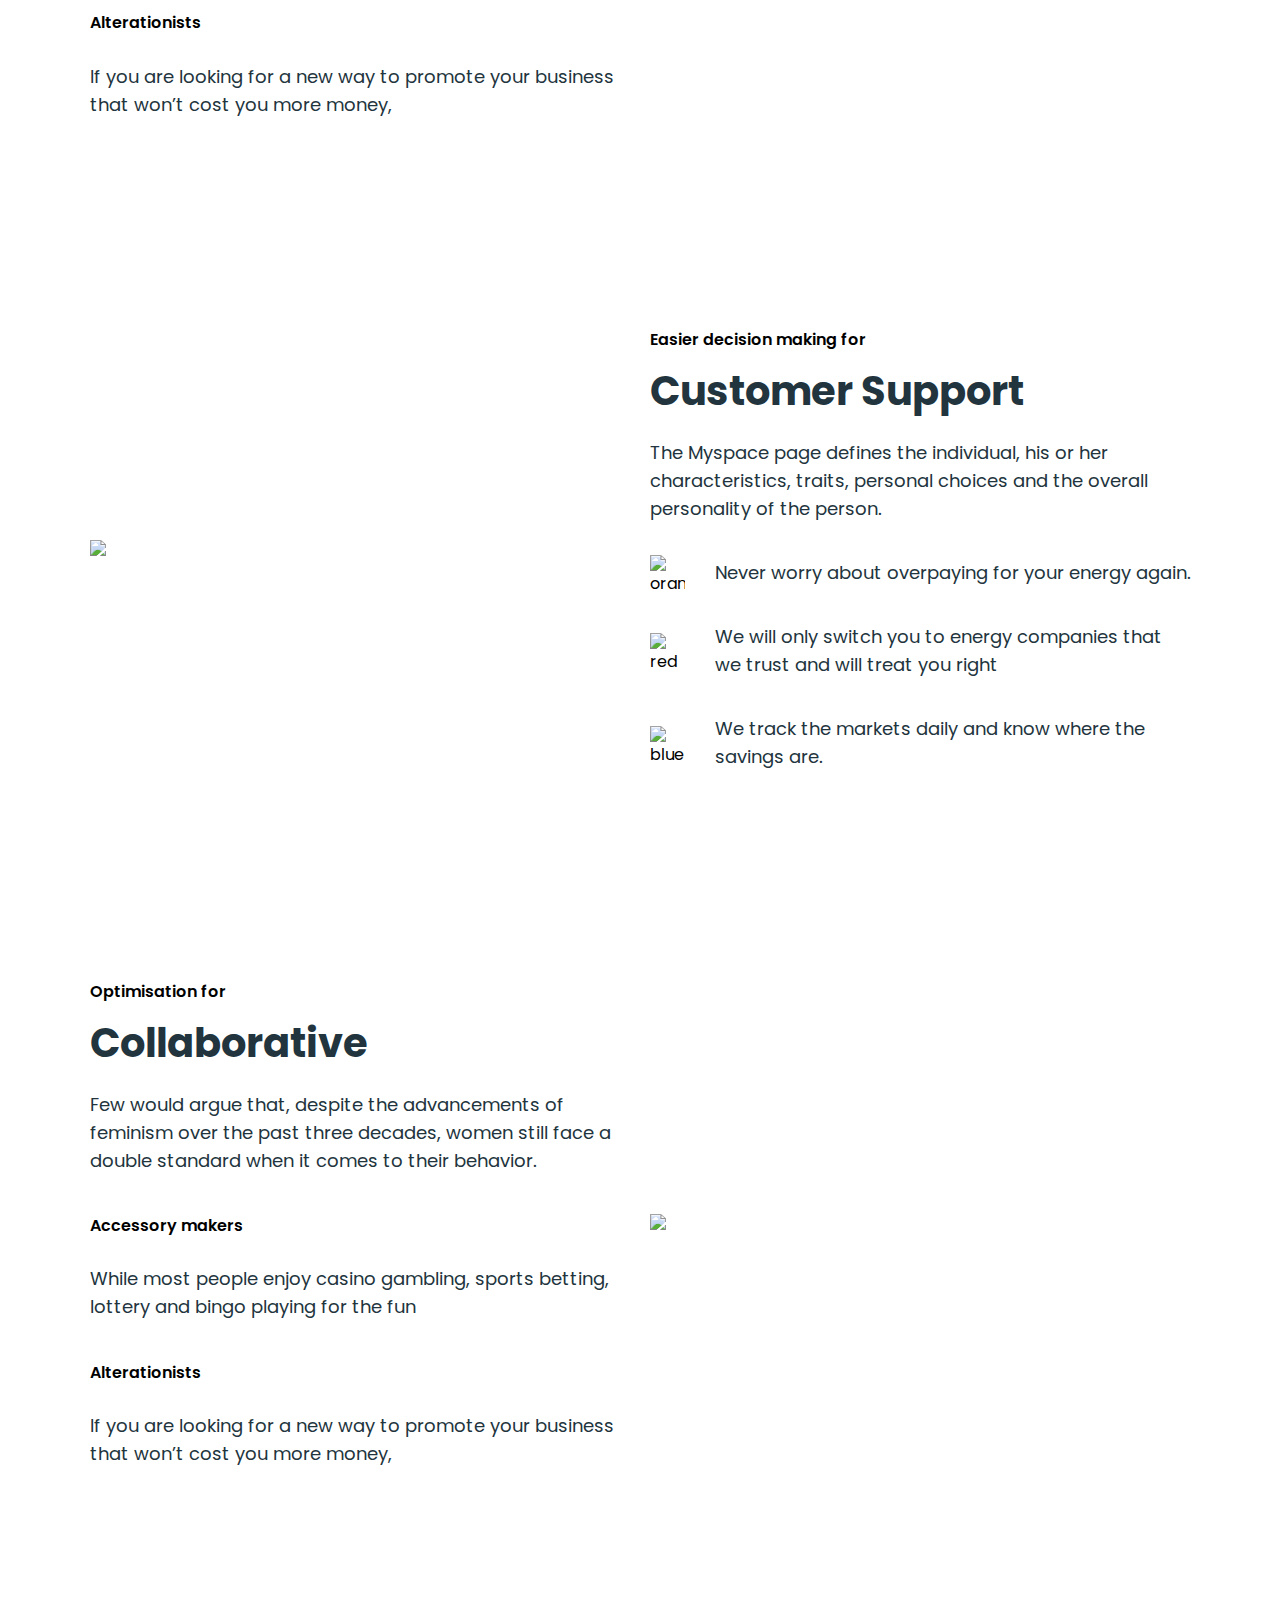
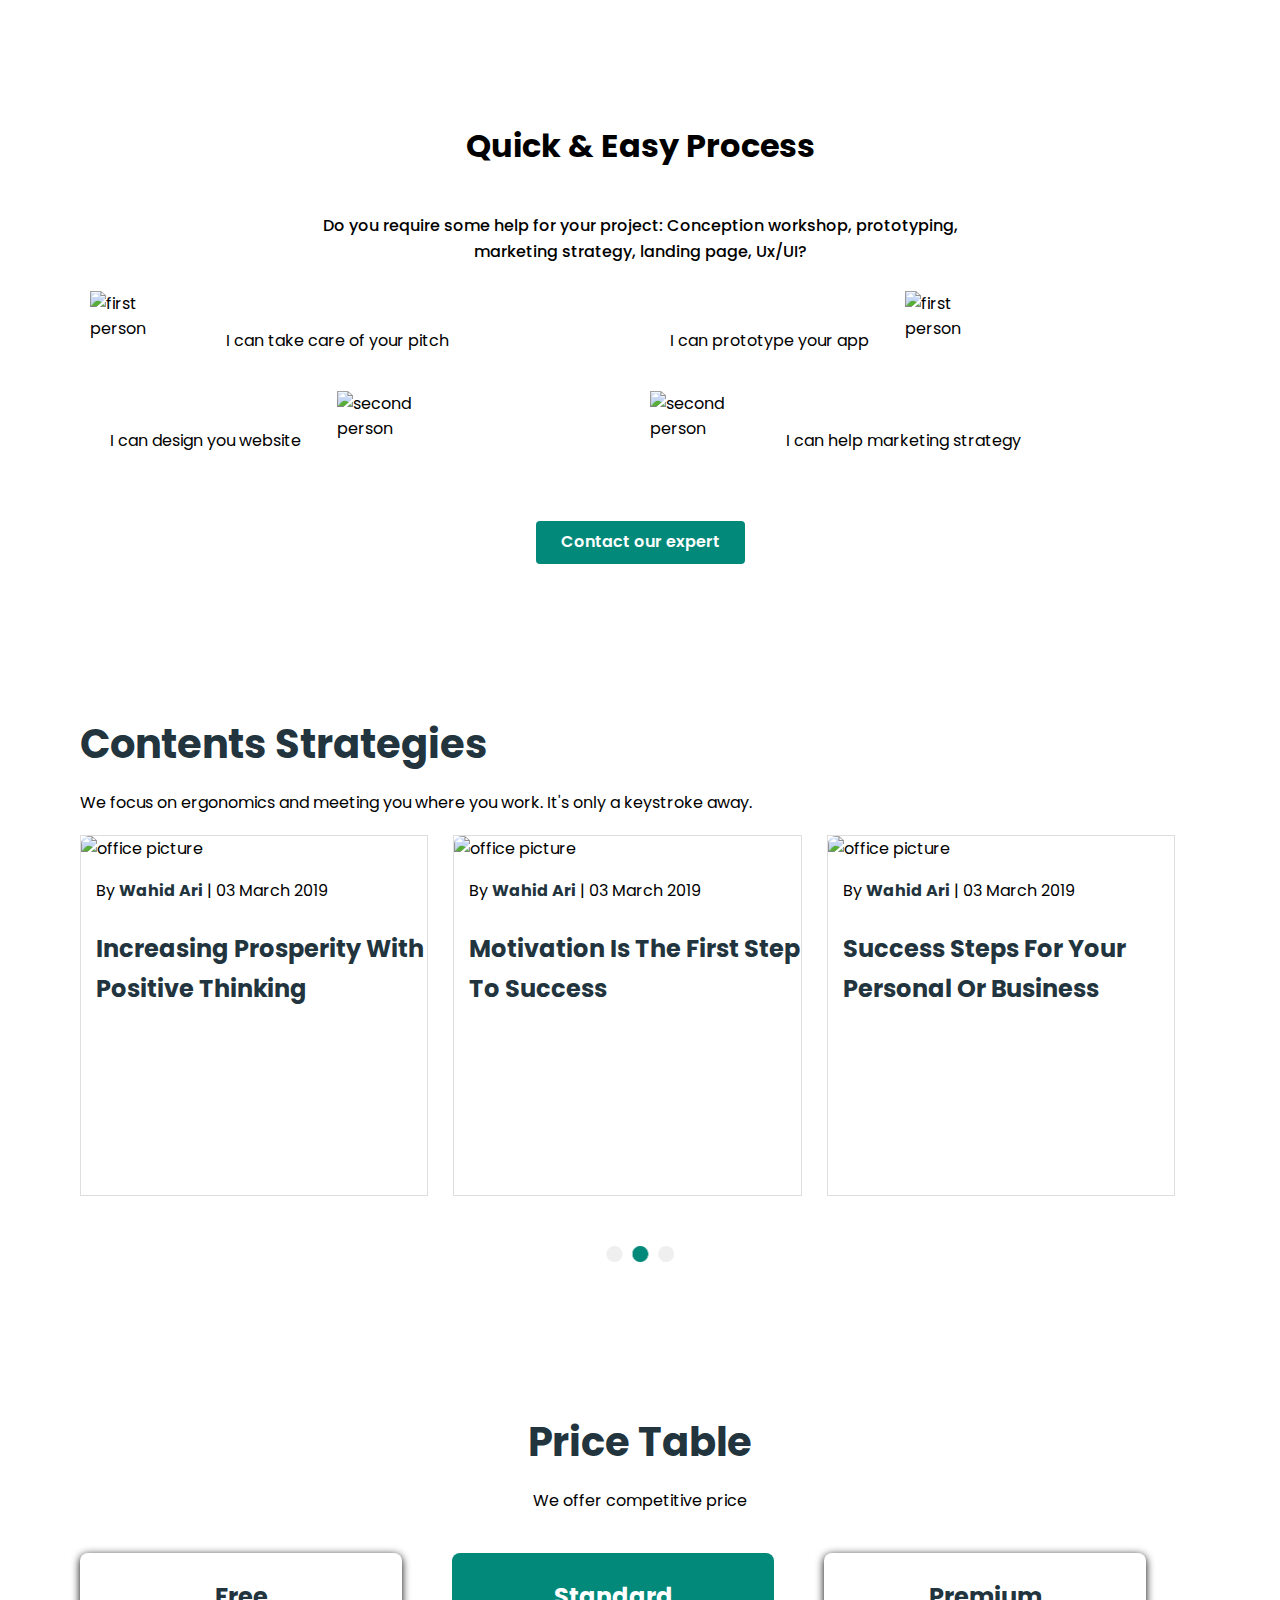
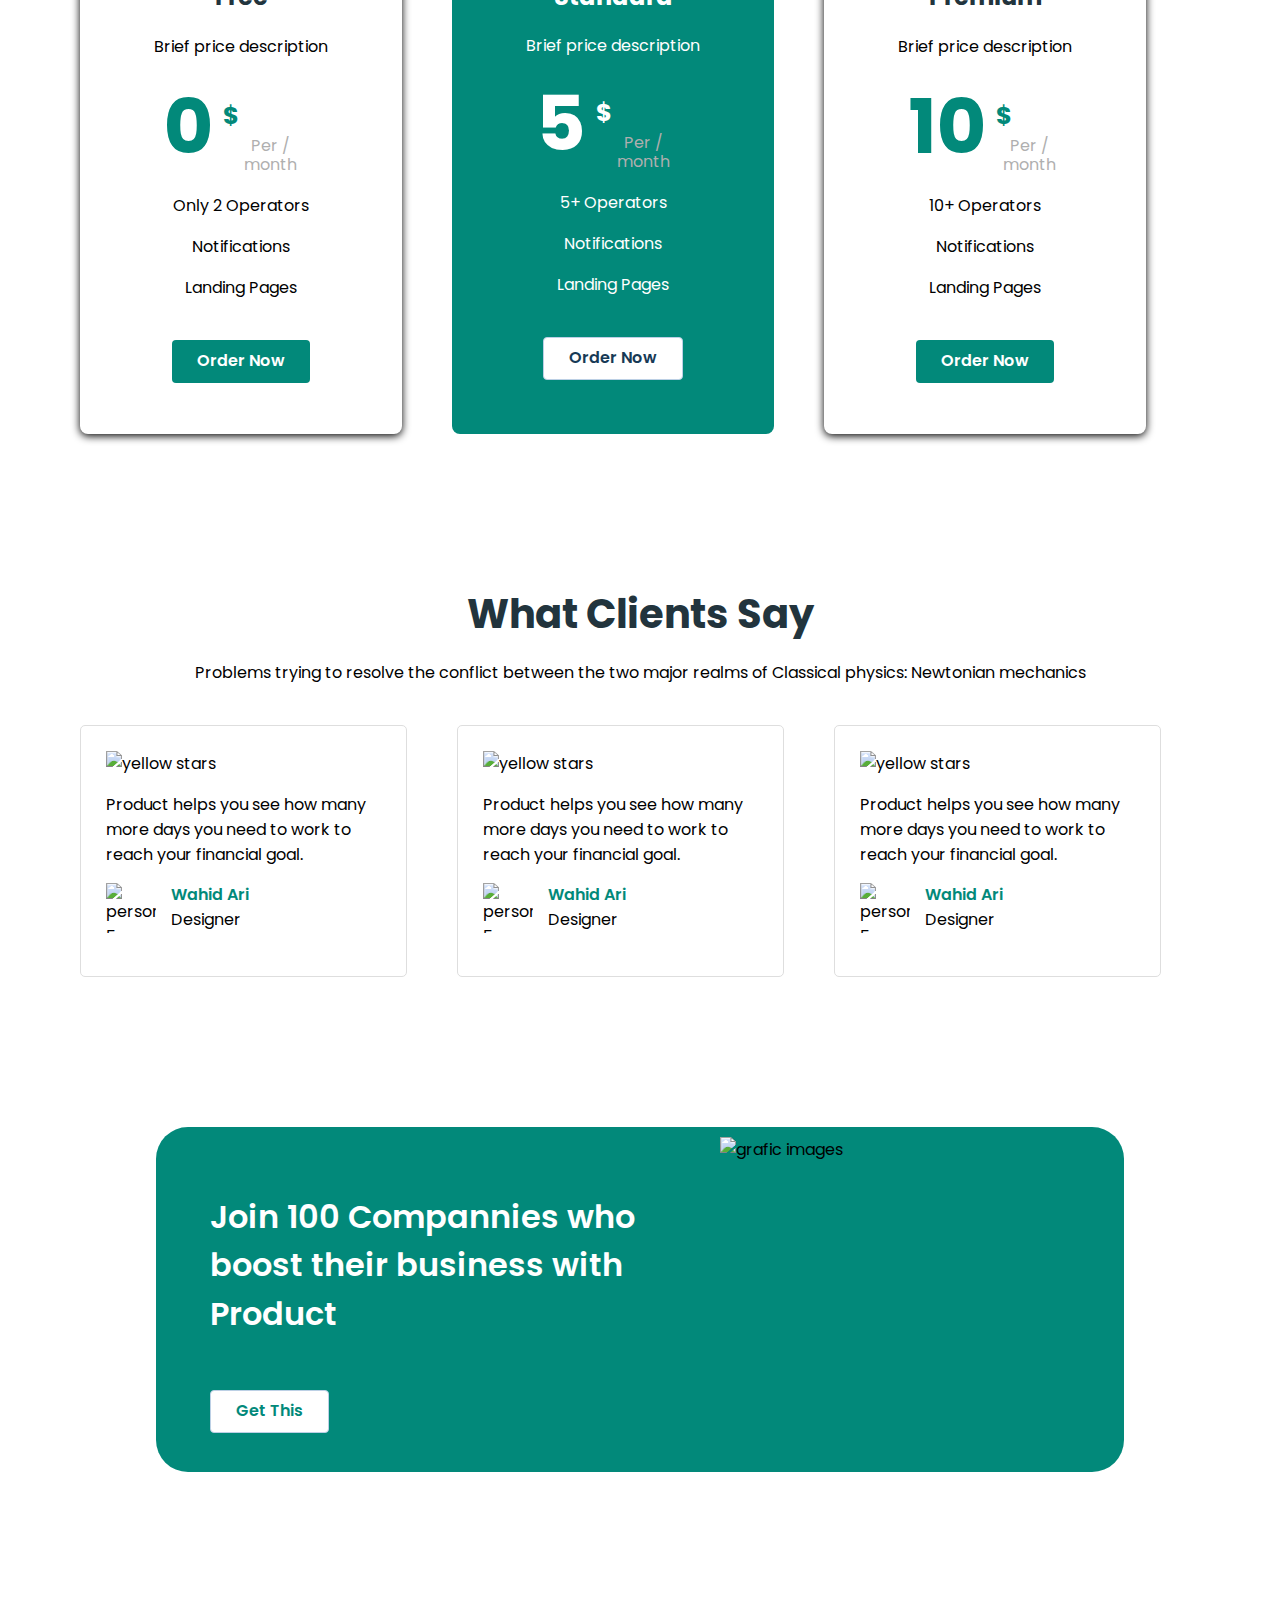
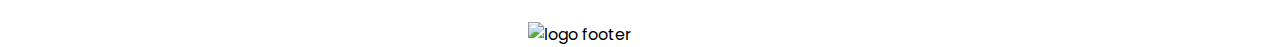
==== commit d232b6e0: "landing page update" ====
--- a/Sprint 4 - Landing Page/index.html
+++ b/Sprint 4 - Landing Page/index.html
@@ -357,7 +357,24 @@
             </div>
         </div>
 
-        <div></div>
-        <div></div>
+        <!-- Section 11 -->
+        <div class="content-container row section-11-card">
+            <div class="section-11-text">
+                <h2 >Join 100 Compannies who boost their business with Product</h2>
+                <button class="primary-button button-outlined">Get This</button>
+            </div>
+            <img class="img-section-11" src="./images/docs.png" alt="grafic images">
+        </div>
+
+        <!-- Section 11 -->
+        <footer class="content-container row">
+            <div>
+                <img src="./images/logo-footer.png" alt="logo footer">
+            </div>
+            <div></div>
+            <div></div>
+            <div></div>
+
+        </footer>
     </body>
 </html>
--- a/Sprint 4 - Landing Page/style.css
+++ b/Sprint 4 - Landing Page/style.css
@@ -516,6 +516,40 @@
     line-height: 24px;
     color: #02897A;
    
+}
+
+.section-11-card {
+    background-color: #02897A;
+    width: 968px;
+    height: 345px;
+    border-radius: 32px;
+    padding: 0;
+}
+
+.img-section-11 {
+    width: 350px;
+    height: 350px;
+    padding-top: 10px;
+}
+
+.section-11-text {
+    display: flex;
+    flex-direction: column;
+    align-items: baseline;
+    justify-content: space-around;
+ 
+}
+.section-11-text > h2 {
+    width: 510px;
+    height: 92px;
+    font-size: 2em;
+    font-weight: 600;
+    line-height: 48.5px;
+    color: #FFFFFF;
+}
+
+.section-11-text > button {
+    color: #02897A;
 }
 
 @media screen and (max-width: 900px) {
@@ -605,12 +639,34 @@
     }
 
    .price-card {
-    margin-right: 0;
-    margin-bottom: 25px;
+        margin-right: 0;
+        margin-bottom: 25px;
    }
 
    .box-section-10 {
-    margin: 0 0 25px 0;
+        margin: 0 0 25px 0;
+   }
+
+   .section-11-card {
+        flex-direction: column;
+        width: 371px;
+        height: 688px;
+        justify-content: space-around;
+   }
+
+   .section-11-text {
+        align-items: center;
+        height: 688px;
+    
+   }
+   .section-11-text > h2 {
+        width: 328px;
+        height: 144px;
+        text-align: center;
+   }
+
+   .img-section-11 {
+        height: 330px;
    }
 }
 
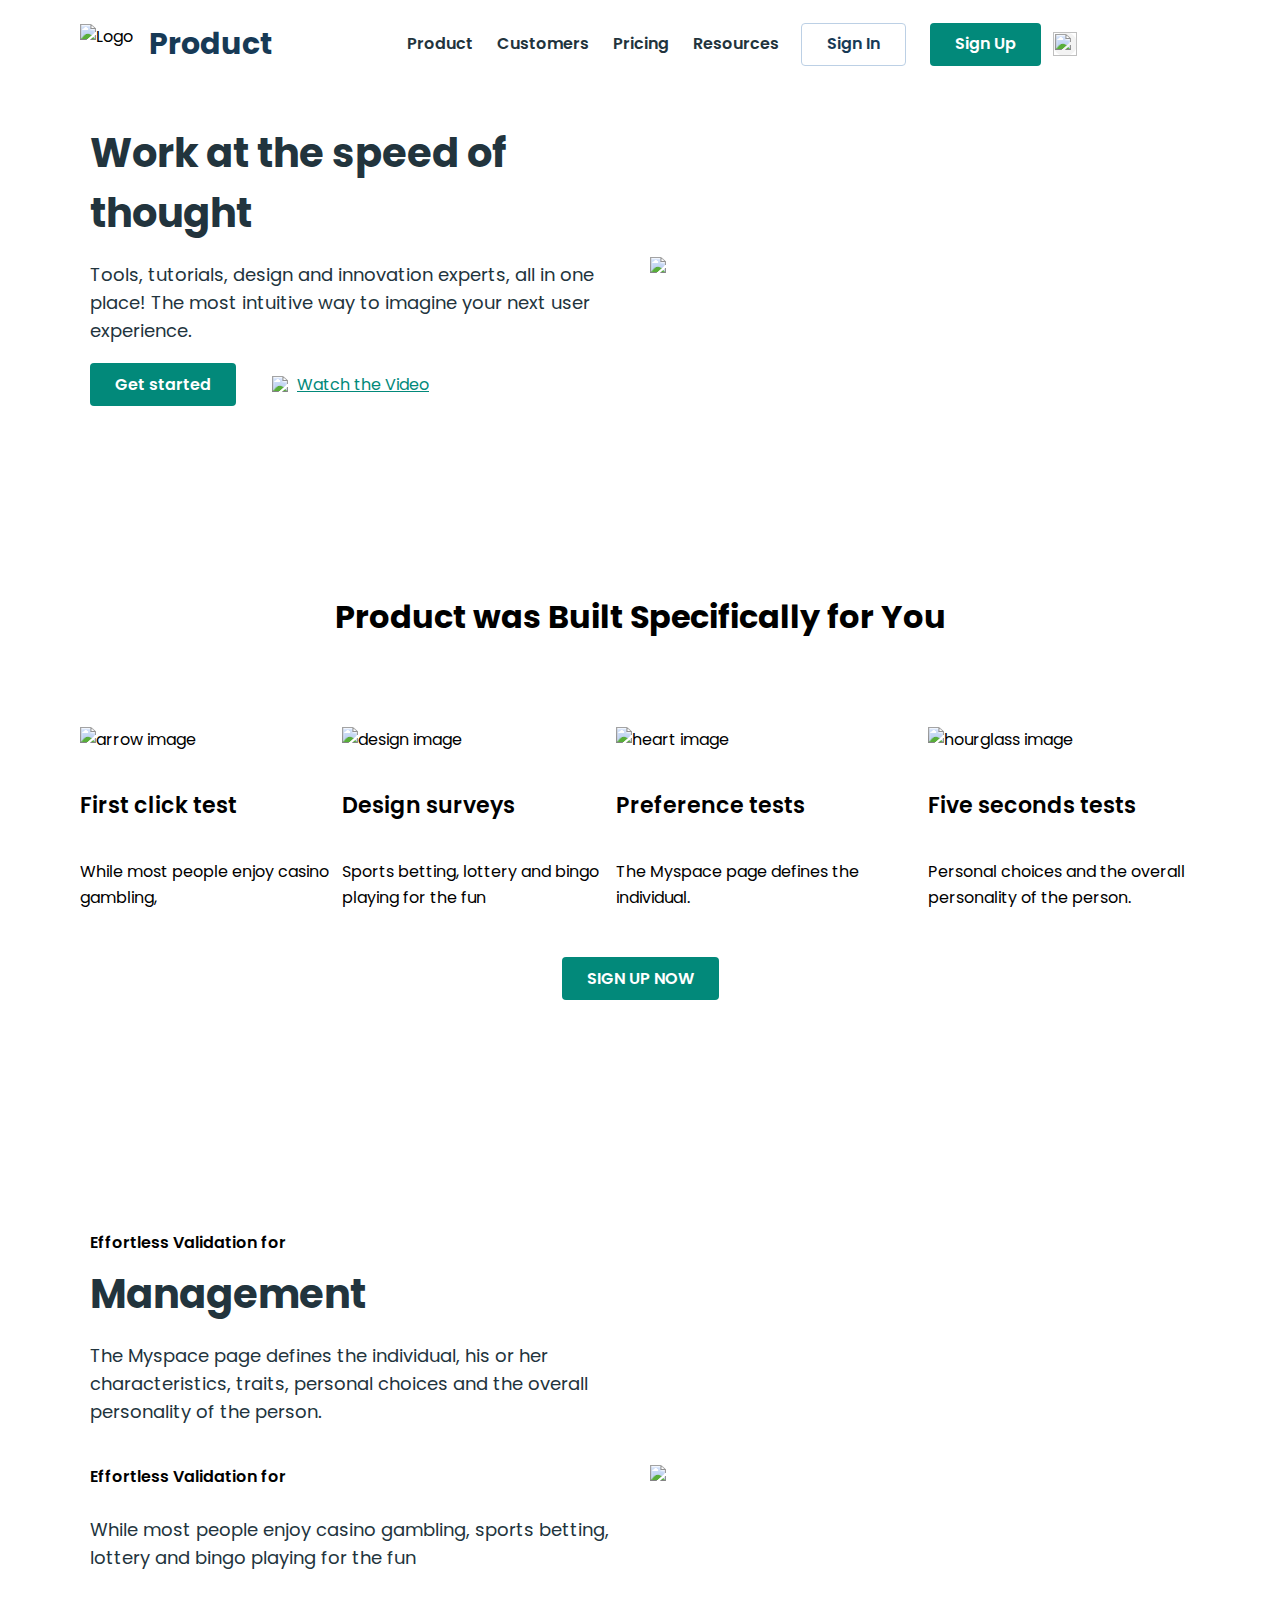
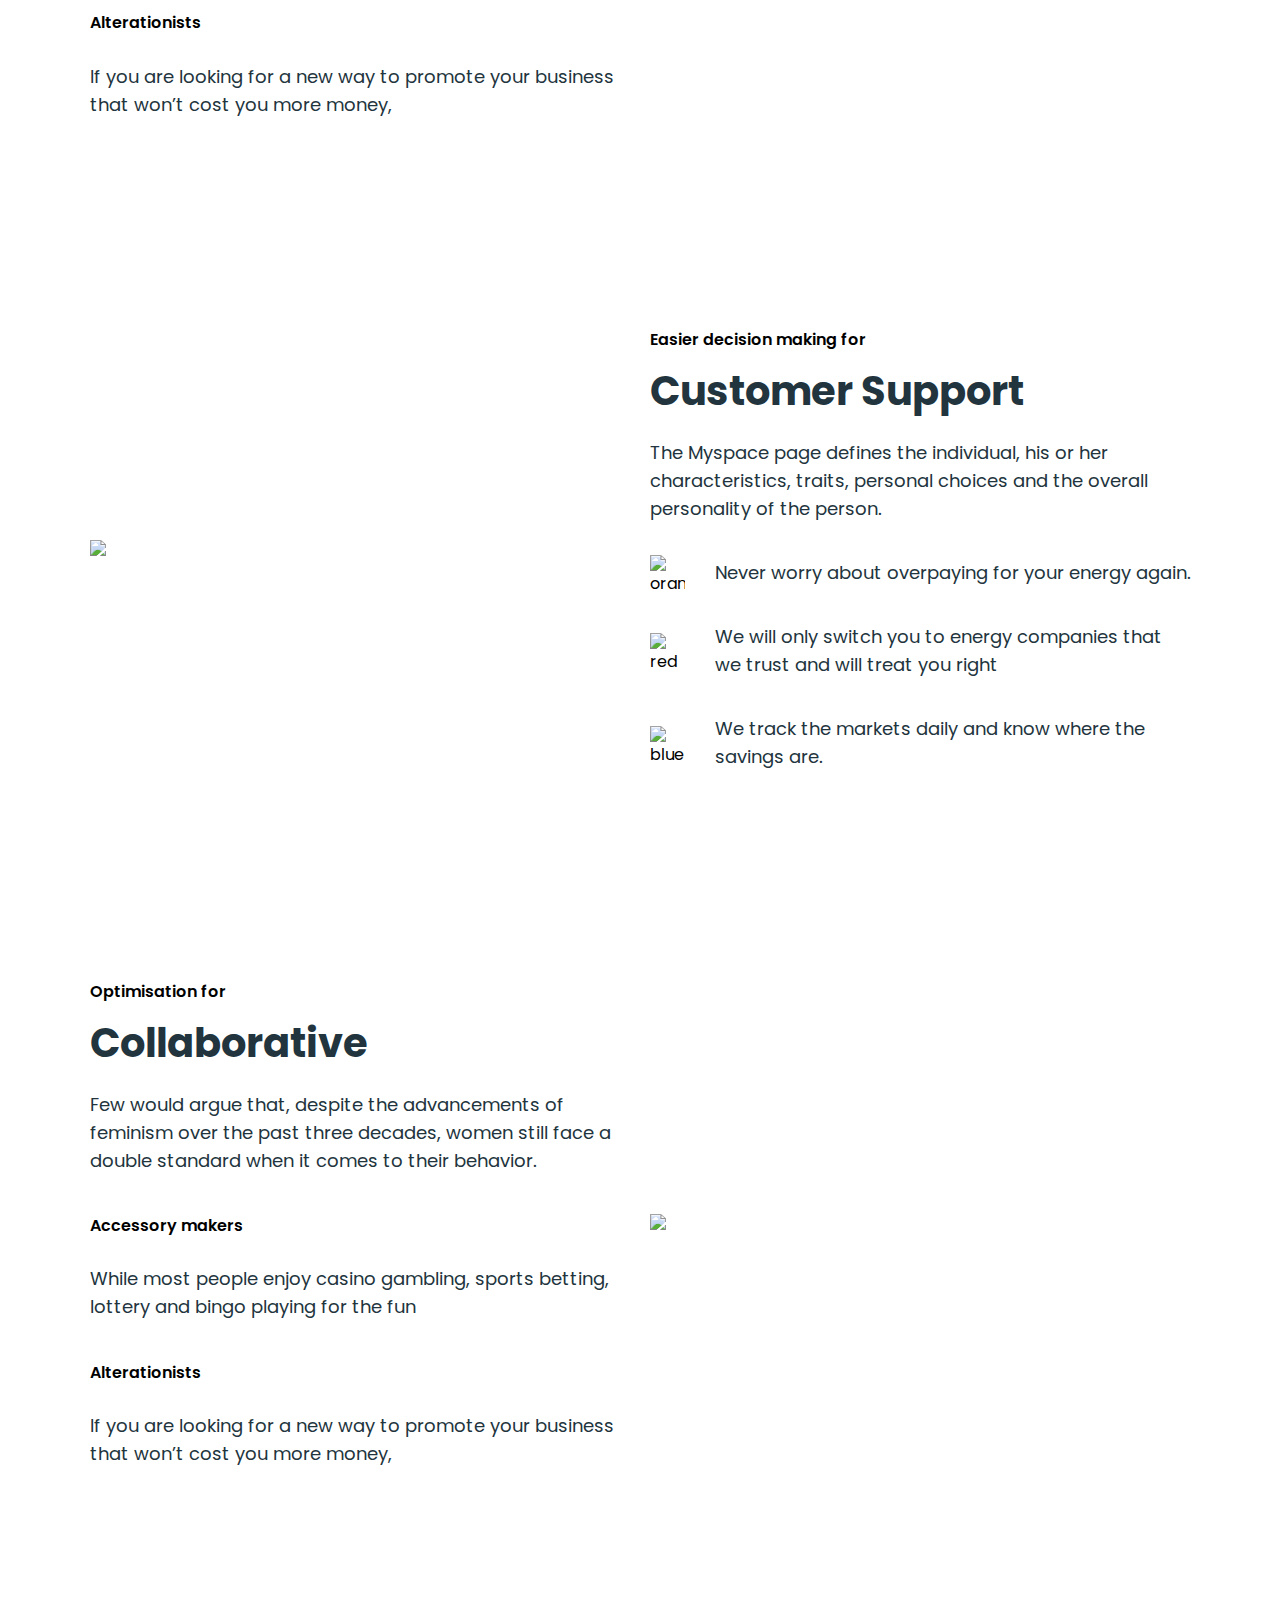
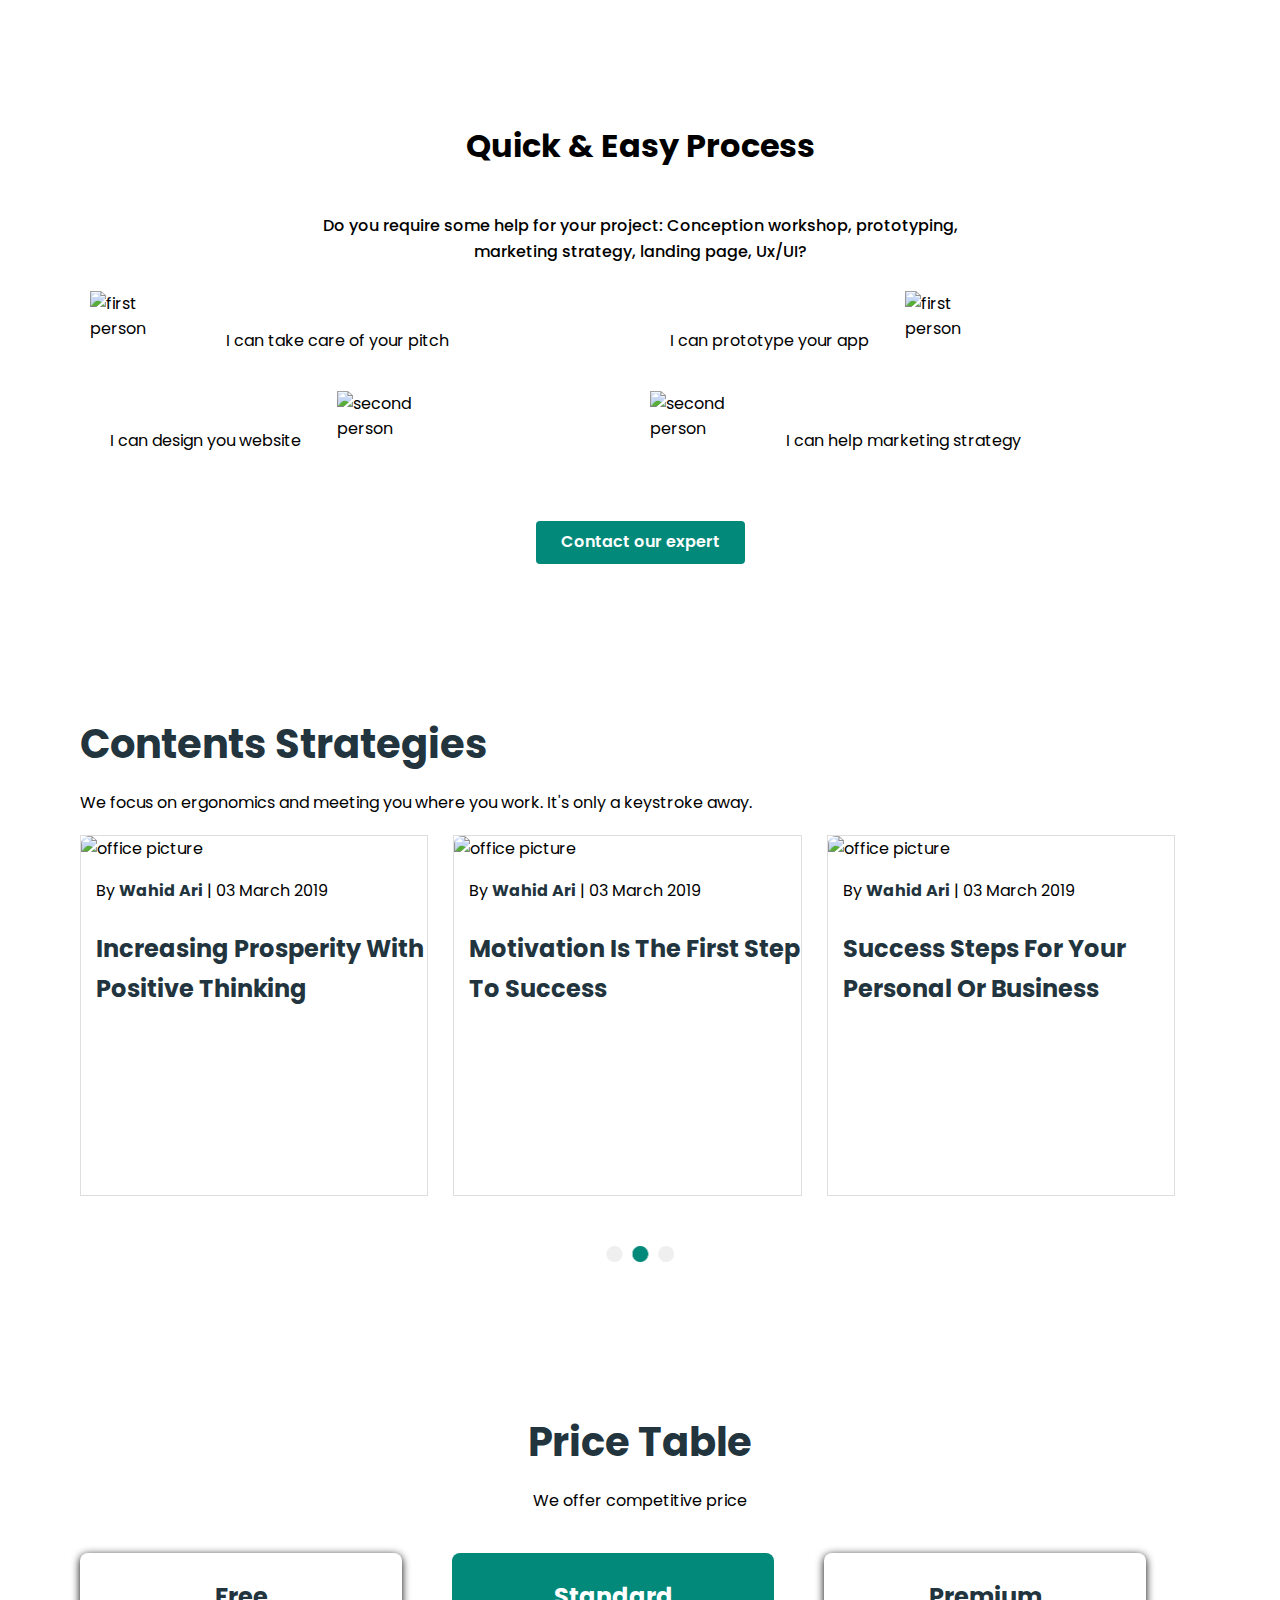
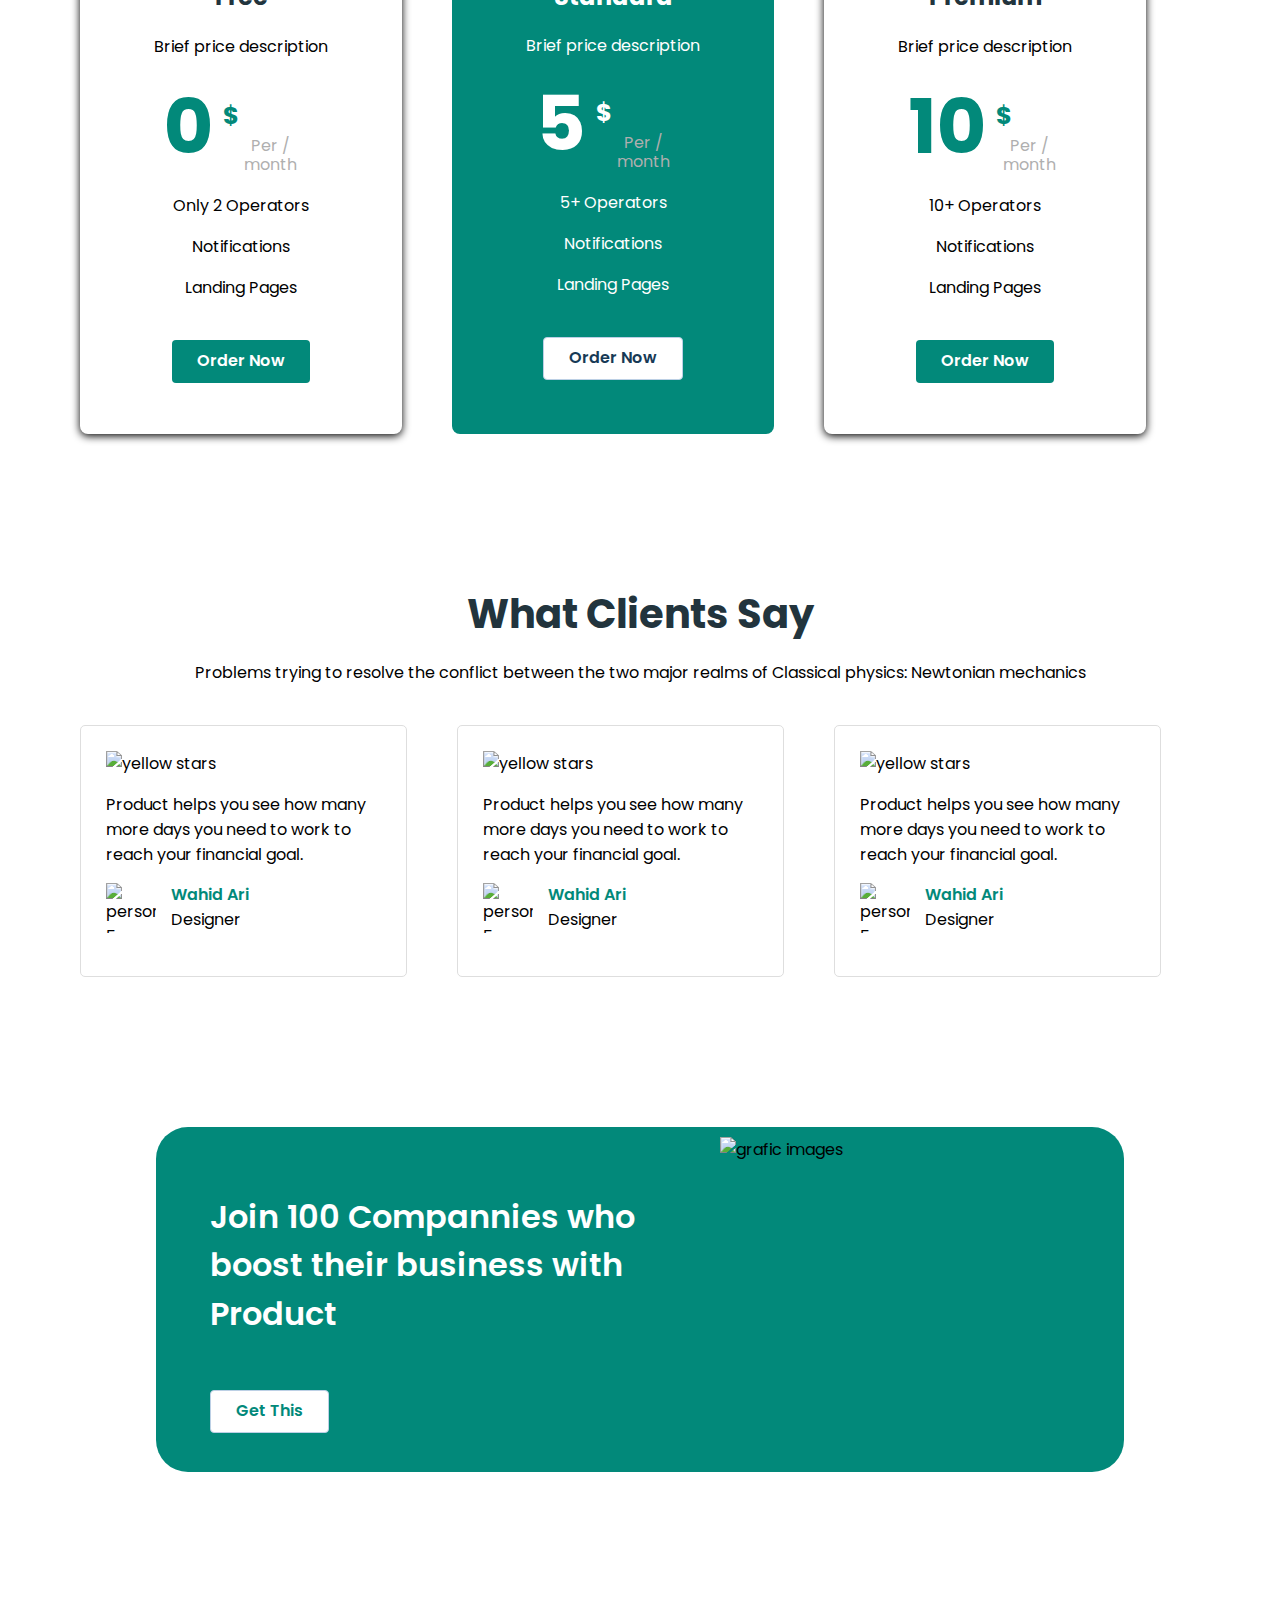
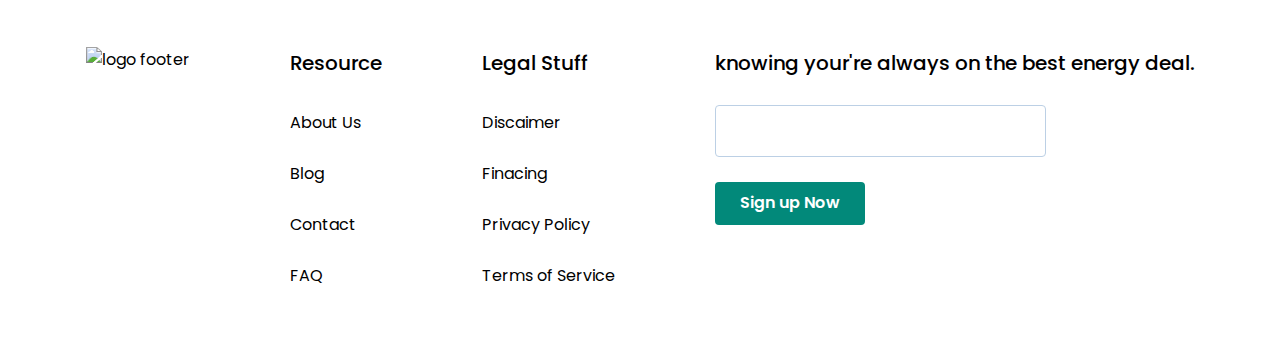
==== commit 27d9d153: "landing page final" ====
--- a/Sprint 4 - Landing Page/index.html
+++ b/Sprint 4 - Landing Page/index.html
@@ -244,8 +244,6 @@
             <img id="tree-dots" src="./images/carosolt.png" alt="tree dots">
         </div>
 
-
-
         <!-- Section 9 -->
         <div class="content-container section-9-text">
             <h2 class="main-header">Price Table</h2>
@@ -366,15 +364,31 @@
             <img class="img-section-11" src="./images/docs.png" alt="grafic images">
         </div>
 
-        <!-- Section 11 -->
-        <footer class="content-container row">
-            <div>
-                <img src="./images/logo-footer.png" alt="logo footer">
-            </div>
-            <div></div>
-            <div></div>
-            <div></div>
-
+        <!-- Section 12 -->
+        <footer class="content-container row" id="footer-id">
+            <div class="footer-column margin-right-50">
+                <img class="logo-footer" src="./images/logo-footer.png" alt="logo footer">
+            </div>
+            <div class="footer-column margin-right-50 margin-left-50">
+                <h4>Resource</h4>
+                <p>About Us</p>
+                <p>Blog</p>
+                <p>Contact</p>
+                <p>FAQ</p>
+            </div>
+            <div class="footer-column margin-right-50 margin-left-50">
+                <h4>Legal Stuff</h4>
+                <p>Discaimer</p>
+                <p>Finacing</p>
+                <p>Privacy Policy</p>
+                <p>Terms of Service</p>
+            </div>
+            <div class="footer-columnt margin-left-50">
+                <h4>knowing your're always on the best energy deal.</h4>
+                <input type="text">
+                <br>
+                <button class="primary-button">Sign up Now</button>             
+            </div>
         </footer>
     </body>
 </html>
--- a/Sprint 4 - Landing Page/style.css
+++ b/Sprint 4 - Landing Page/style.css
@@ -488,6 +488,15 @@
     margin-right: 25px;
 }
 
+.margin-left-50 {
+    margin-left: 50px;
+}
+ 
+.margin-right-50 {
+    margin-right: 50px;
+}
+
+
 .margin-top-0 {
     margin-top: 0;
 }
@@ -551,6 +560,40 @@
 .section-11-text > button {
     color: #02897A;
 }
+
+.logo-footer {
+    width: 162px;
+    height: 94px;
+    padding-top: 25px;
+}
+
+footer {
+    margin: 150px auto 50px auto;
+}
+
+h4 {
+    font-weight: 500;
+    font-size: 1.25em;
+    line-height: 30px;
+}
+
+
+.footer-column > p {
+    font-size: 1em;
+    line-height: 35px;
+    font-weight: 400;
+}
+
+
+input {
+    width: 325px;
+    height: 48px;
+    border-radius: 4px;
+    border: 1px solid #BCD0E5;
+    margin-bottom: 25px;
+}
+
+
 
 @media screen and (max-width: 900px) {
     #menu-icon {
@@ -668,7 +711,19 @@
    .img-section-11 {
         height: 330px;
    }
-}
+
+   #footer-id {
+    display: flex;
+    flex-direction: column;
+    align-items: center;
+    text-align: center;
+   }
+
+   .footer-column {
+    margin: 0;
+   }
+}
+
 
 @media screen and (max-width: 600px) {
 
